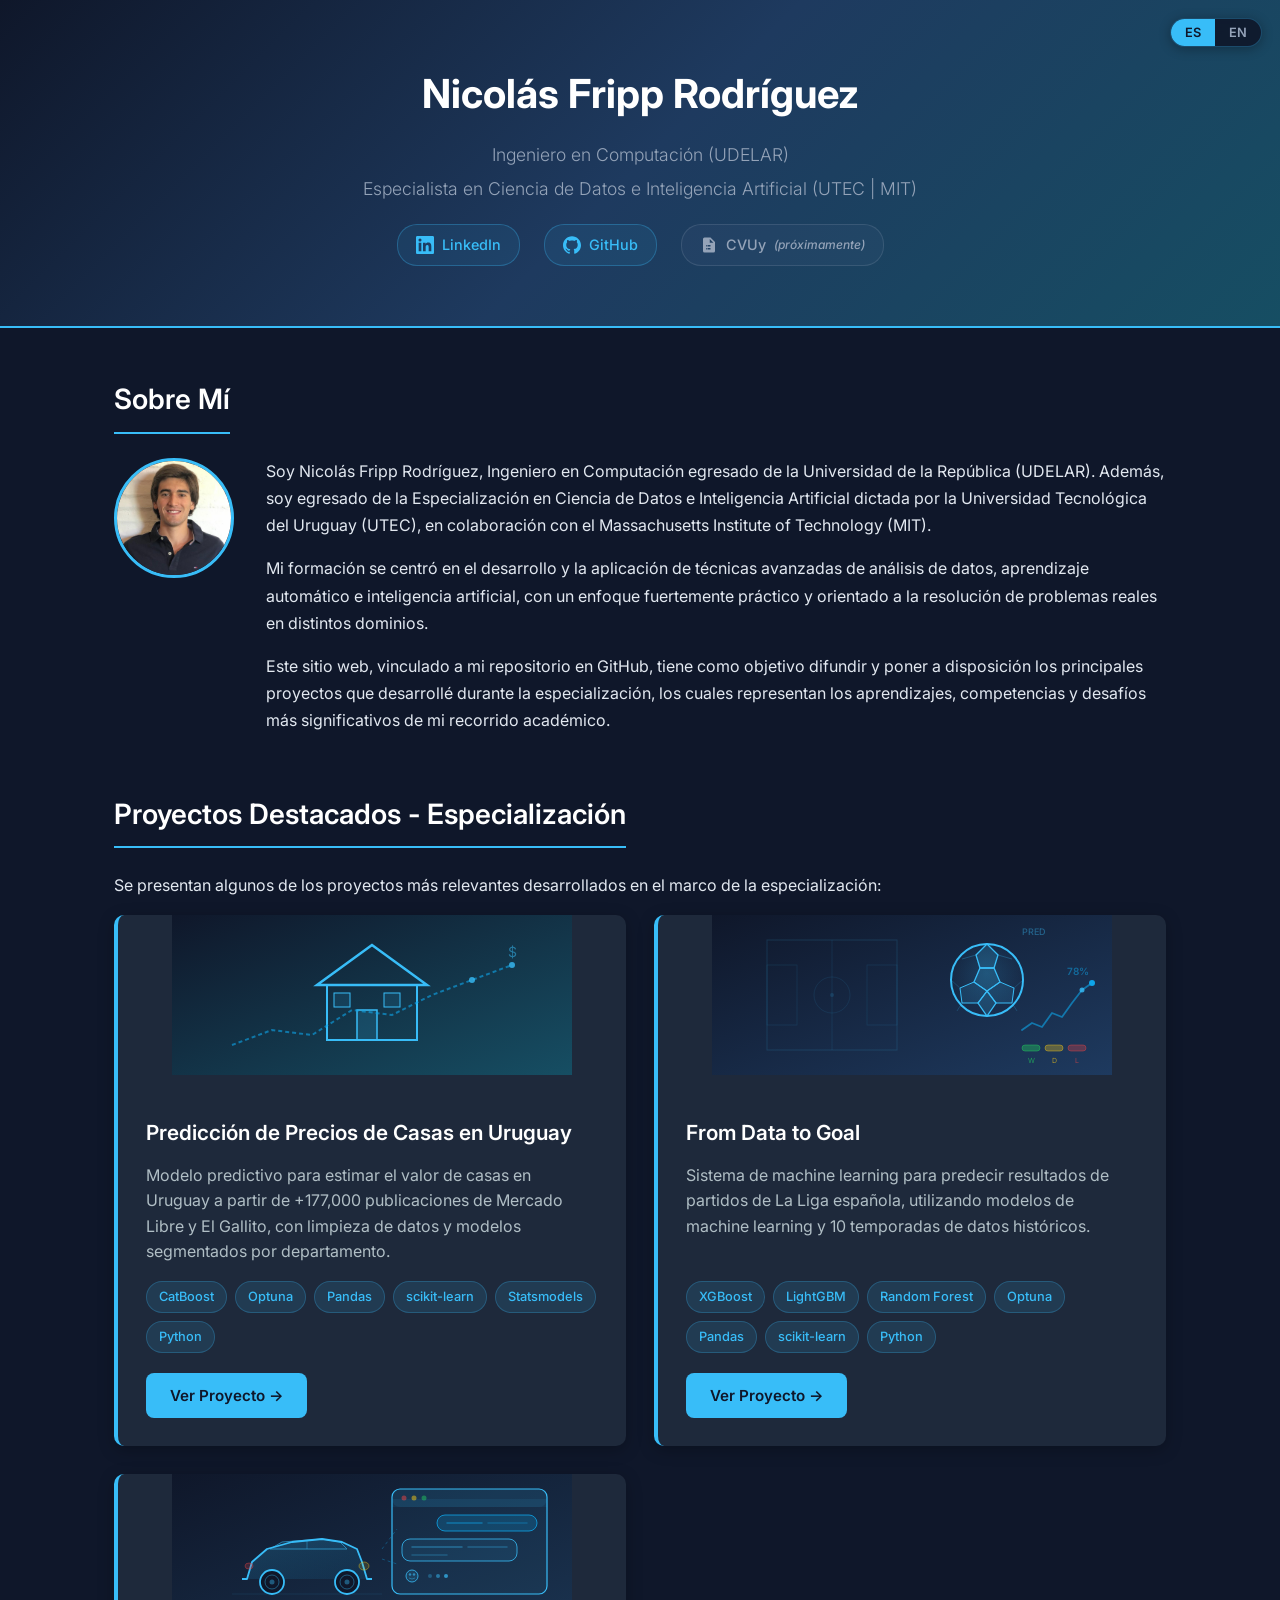
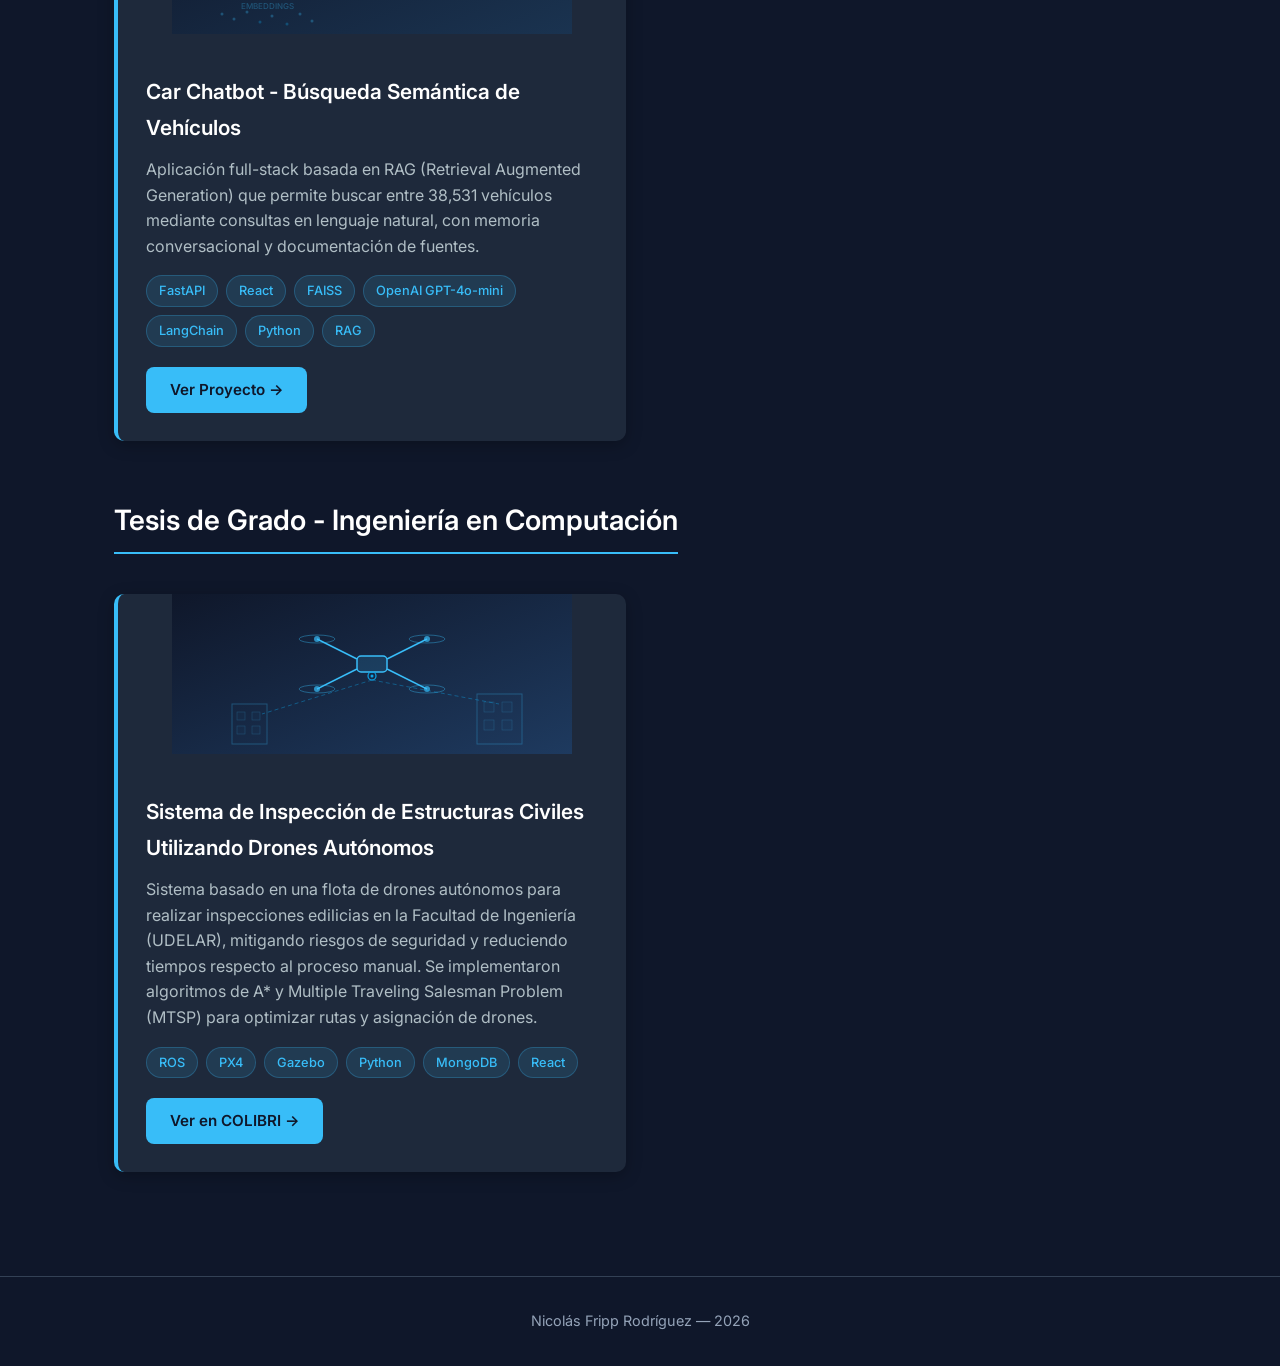
==== index.html @ 4c65bbc7 "remove unnecessary things" ====
<!DOCTYPE html>
<html lang="es">
<head>
  <meta charset="utf-8">
  <meta name="viewport" content="width=device-width, initial-scale=1">
  <title>Nicolás Fripp Rodríguez - Portfolio</title>
  <link href="https://fonts.googleapis.com/css2?family=Inter:wght@300;400;500;600;700&display=swap" rel="stylesheet">
  <link rel="stylesheet" href="estilo.css">
</head>
<body>

  <header>
    <h1>Nicolás Fripp Rodríguez</h1>
    <p data-i18n="header.degree1">Ingeniero en Computaci&oacute;n (UDELAR)</p>
    <p data-i18n="header.degree2">Especialista en Ciencia de Datos e Inteligencia Artificial (UTEC | MIT)</p>
    <div class="header-links">
      <a href="https://uy.linkedin.com/in/nicol%C3%A1s-fripp-rodr%C3%ADguez-82526420a" target="_blank" rel="noopener noreferrer"><svg width="18" height="18" viewBox="0 0 24 24" fill="currentColor"><path d="M20.447 20.452h-3.554v-5.569c0-1.328-.027-3.037-1.852-3.037-1.853 0-2.136 1.445-2.136 2.939v5.667H9.351V9h3.414v1.561h.046c.477-.9 1.637-1.85 3.37-1.85 3.601 0 4.267 2.37 4.267 5.455v6.286zM5.337 7.433a2.062 2.062 0 01-2.063-2.065 2.064 2.064 0 112.063 2.065zm1.782 13.019H3.555V9h3.564v11.452zM22.225 0H1.771C.792 0 0 .774 0 1.729v20.542C0 23.227.792 24 1.771 24h20.451C23.2 24 24 23.227 24 22.271V1.729C24 .774 23.2 0 22.222 0h.003z"/></svg> LinkedIn</a>
      <a href="https://github.com/nicolasfripp" target="_blank" rel="noopener noreferrer"><svg width="18" height="18" viewBox="0 0 24 24" fill="currentColor"><path d="M12 .297c-6.63 0-12 5.373-12 12 0 5.303 3.438 9.8 8.205 11.385.6.113.82-.258.82-.577 0-.285-.01-1.04-.015-2.04-3.338.724-4.042-1.61-4.042-1.61C4.422 18.07 3.633 17.7 3.633 17.7c-1.087-.744.084-.729.084-.729 1.205.084 1.838 1.236 1.838 1.236 1.07 1.835 2.809 1.305 3.495.998.108-.776.417-1.305.76-1.605-2.665-.3-5.466-1.332-5.466-5.93 0-1.31.465-2.38 1.235-3.22-.135-.303-.54-1.523.105-3.176 0 0 1.005-.322 3.3 1.23.96-.267 1.98-.399 3-.405 1.02.006 2.04.138 3 .405 2.28-1.552 3.285-1.23 3.285-1.23.645 1.653.24 2.873.12 3.176.765.84 1.23 1.91 1.23 3.22 0 4.61-2.805 5.625-5.475 5.92.42.36.81 1.096.81 2.22 0 1.606-.015 2.896-.015 3.286 0 .315.21.69.825.57C20.565 22.092 24 17.592 24 12.297c0-6.627-5.373-12-12-12"/></svg> GitHub</a>
      <span class="header-link-disabled"><svg width="18" height="18" viewBox="0 0 24 24" fill="currentColor"><path d="M14 2H6a2 2 0 00-2 2v16a2 2 0 002 2h12a2 2 0 002-2V8l-6-6zm-1 2l5 5h-5V4zm-3 8h4v2h-4v-2zm0 4h4v2h-4v-2zm-2-4h1v2H8v-2zm0 4h1v2H8v-2z"/></svg> CVUy <span class="link-note" data-i18n="header.cvuy-note">(próximamente)</span></span>
    </div>
  </header>

  <main>

    <section id="about" class="reveal">
      <h2 data-i18n="about.title">Sobre Mí</h2>
      <div class="profile-container">
        <img class="profile-photo" src="fotoperfil.jpeg" alt="Nicolás Fripp Rodríguez">
        <div class="bio">
          <p data-i18n="about.bio1">Soy Nicolás Fripp Rodríguez, Ingeniero en Computación egresado de la Universidad de la República (UDELAR). Además, soy egresado de la Especialización en Ciencia de Datos e Inteligencia Artificial dictada por la Universidad Tecnológica del Uruguay (UTEC), en colaboración con el Massachusetts Institute of Technology (MIT).</p>
          <p data-i18n="about.bio2">Mi formación se centró en el desarrollo y la aplicación de técnicas avanzadas de análisis de datos, aprendizaje automático e inteligencia artificial, con un enfoque fuertemente práctico y orientado a la resolución de problemas reales en distintos dominios.</p>
          <p data-i18n="about.bio3">Este sitio web, vinculado a mi repositorio en GitHub, tiene como objetivo difundir y poner a disposición los principales proyectos que desarrollé durante la especialización, los cuales representan los aprendizajes, competencias y desafíos más significativos de mi recorrido académico.</p>
        </div>
      </div>
    </section>

    <section id="projects" class="reveal">
      <h2 data-i18n="projects.title">Proyectos Destacados - Especialización</h2>
      <p data-i18n="projects.intro">Se presentan algunos de los proyectos más relevantes desarrollados en el marco de la especialización:</p>
      <div class="projects-grid">

        <div class="project-card reveal" style="--card-index:0" onclick="location.href='casas-predictor.html'" role="link" tabindex="0">
          <div class="project-card-image">
            <svg viewBox="0 0 400 160" xmlns="http://www.w3.org/2000/svg">
              <defs>
                <linearGradient id="grad-casas" x1="0%" y1="0%" x2="100%" y2="100%">
                  <stop offset="0%" style="stop-color:#0f172a"/>
                  <stop offset="100%" style="stop-color:#164e63"/>
                </linearGradient>
              </defs>
              <rect width="400" height="160" fill="url(#grad-casas)"/>
              <!-- House -->
              <polygon points="200,30 145,70 255,70" fill="none" stroke="#38bdf8" stroke-width="2.5"/>
              <rect x="155" y="70" width="90" height="55" fill="none" stroke="#38bdf8" stroke-width="2"/>
              <rect x="185" y="95" width="20" height="30" fill="rgba(56,189,248,0.15)" stroke="#38bdf8" stroke-width="1.5"/>
              <rect x="162" y="78" width="16" height="14" fill="rgba(56,189,248,0.1)" stroke="#38bdf8" stroke-width="1"/>
              <rect x="212" y="78" width="16" height="14" fill="rgba(56,189,248,0.1)" stroke="#38bdf8" stroke-width="1"/>
              <!-- Chart line -->
              <polyline points="60,130 100,115 140,120 180,95 220,100 260,80 300,65 340,50" fill="none" stroke="#0ea5e9" stroke-width="2" stroke-dasharray="4,3" opacity="0.6"/>
              <circle cx="300" cy="65" r="3" fill="#38bdf8" opacity="0.8"/>
              <circle cx="340" cy="50" r="3" fill="#38bdf8" opacity="0.8"/>
              <!-- Dollar sign -->
              <text x="340" y="42" font-family="Inter,sans-serif" font-size="14" fill="#38bdf8" opacity="0.5" text-anchor="middle">$</text>
            </svg>
          </div>
          <div class="project-card-content">
            <h3 data-i18n="project.casas.title">Predicción de Precios de Casas en Uruguay</h3>
            <p data-i18n="project.casas.desc">Modelo predictivo para estimar el valor de casas en Uruguay a partir de +177,000 publicaciones de Mercado Libre y El Gallito, con limpieza de datos y modelos segmentados por departamento.</p>
            <div class="tags">
              <span class="tag">CatBoost</span>
              <span class="tag">Optuna</span>
              <span class="tag">Pandas</span>
              <span class="tag">scikit-learn</span>
              <span class="tag">Statsmodels</span>
              <span class="tag">Python</span>
            </div>
            <a class="btn" href="casas-predictor.html" data-i18n="btn.ver">Ver Proyecto &rarr;</a>
          </div>
        </div>

        <div class="project-card reveal" style="--card-index:1" onclick="location.href='futbol-predictor.html'" role="link" tabindex="0">
          <div class="project-card-image">
            <svg viewBox="0 0 400 160" xmlns="http://www.w3.org/2000/svg">
              <defs>
                <linearGradient id="grad-futbol" x1="0%" y1="0%" x2="100%" y2="100%">
                  <stop offset="0%" style="stop-color:#0f172a"/>
                  <stop offset="100%" style="stop-color:#1e3a5f"/>
                </linearGradient>
                <radialGradient id="ball-glow" cx="50%" cy="40%" r="50%">
                  <stop offset="0%" style="stop-color:rgba(56,189,248,0.15)"/>
                  <stop offset="100%" style="stop-color:rgba(56,189,248,0)"/>
                </radialGradient>
              </defs>
              <rect width="400" height="160" fill="url(#grad-futbol)"/>
              <!-- Football pitch lines -->
              <rect x="55" y="25" width="130" height="110" fill="none" stroke="#38bdf8" stroke-width="1" opacity="0.15"/>
              <line x1="120" y1="25" x2="120" y2="135" stroke="#38bdf8" stroke-width="0.8" opacity="0.12"/>
              <circle cx="120" cy="80" r="18" fill="none" stroke="#38bdf8" stroke-width="0.8" opacity="0.12"/>
              <circle cx="120" cy="80" r="2" fill="#38bdf8" opacity="0.15"/>
              <!-- Penalty area -->
              <rect x="55" y="50" width="30" height="60" fill="none" stroke="#38bdf8" stroke-width="0.8" opacity="0.12"/>
              <rect x="155" y="50" width="30" height="60" fill="none" stroke="#38bdf8" stroke-width="0.8" opacity="0.12"/>
              <!-- Soccer ball - detailed -->
              <circle cx="275" cy="65" r="36" fill="url(#ball-glow)" stroke="#38bdf8" stroke-width="2"/>
              <!-- Pentagon panels (black patches of a soccer ball) -->
              <polygon points="275,29 286,40 282,53 268,53 264,40" fill="rgba(56,189,248,0.18)" stroke="#38bdf8" stroke-width="1.3"/>
              <polygon points="268,53 282,53 288,67 275,76 262,67" fill="rgba(56,189,248,0.18)" stroke="#38bdf8" stroke-width="1.3"/>
              <polygon points="275,76 288,67 302,73 300,88 284,88" fill="rgba(56,189,248,0.12)" stroke="#38bdf8" stroke-width="1"/>
              <polygon points="275,76 262,67 248,73 250,88 266,88" fill="rgba(56,189,248,0.12)" stroke="#38bdf8" stroke-width="1"/>
              <polygon points="275,76 284,88 275,101 266,88" fill="rgba(56,189,248,0.18)" stroke="#38bdf8" stroke-width="1.3"/>
              <!-- Hex connecting lines -->
              <line x1="286" y1="40" x2="300" y2="44" stroke="#38bdf8" stroke-width="0.8" opacity="0.35"/>
              <line x1="264" y1="40" x2="250" y2="44" stroke="#38bdf8" stroke-width="0.8" opacity="0.35"/>
              <line x1="302" y1="73" x2="311" y2="65" stroke="#38bdf8" stroke-width="0.8" opacity="0.25"/>
              <line x1="248" y1="73" x2="239" y2="65" stroke="#38bdf8" stroke-width="0.8" opacity="0.25"/>
              <line x1="300" y1="88" x2="305" y2="96" stroke="#38bdf8" stroke-width="0.8" opacity="0.25"/>
              <line x1="250" y1="88" x2="245" y2="96" stroke="#38bdf8" stroke-width="0.8" opacity="0.25"/>
              <!-- Prediction chart -->
              <text x="310" y="20" font-family="Inter,sans-serif" font-size="9" fill="#38bdf8" opacity="0.4" font-weight="500">PRED</text>
              <polyline points="310,115 320,108 330,112 340,98 350,102 360,88 370,75 380,68" fill="none" stroke="#0ea5e9" stroke-width="1.8" stroke-linecap="round" stroke-linejoin="round" opacity="0.6"/>
              <circle cx="370" cy="75" r="2.5" fill="#38bdf8" opacity="0.8"/>
              <circle cx="380" cy="68" r="3" fill="#0ea5e9"/>
              <!-- Percentage labels -->
              <text x="355" y="60" font-family="Inter,sans-serif" font-size="10" fill="#0ea5e9" opacity="0.5" font-weight="600">78%</text>
              <!-- Win/Draw/Loss indicators -->
              <rect x="310" y="130" width="18" height="6" rx="3" fill="rgba(34,197,94,0.4)" stroke="rgba(34,197,94,0.6)" stroke-width="0.8"/>
              <rect x="333" y="130" width="18" height="6" rx="3" fill="rgba(250,204,21,0.3)" stroke="rgba(250,204,21,0.5)" stroke-width="0.8"/>
              <rect x="356" y="130" width="18" height="6" rx="3" fill="rgba(239,68,68,0.3)" stroke="rgba(239,68,68,0.5)" stroke-width="0.8"/>
              <text x="319" y="148" font-family="Inter,sans-serif" font-size="7" fill="rgba(34,197,94,0.7)" text-anchor="middle">W</text>
              <text x="342" y="148" font-family="Inter,sans-serif" font-size="7" fill="rgba(250,204,21,0.6)" text-anchor="middle">D</text>
              <text x="365" y="148" font-family="Inter,sans-serif" font-size="7" fill="rgba(239,68,68,0.6)" text-anchor="middle">L</text>
            </svg>
          </div>
          <div class="project-card-content">
            <h3 data-i18n="project.futbol.title">From Data to Goal</h3>
            <p data-i18n="project.futbol.desc">Sistema de machine learning para predecir resultados de partidos de La Liga española, utilizando modelos de machine learning y 10 temporadas de datos históricos.</p>
            <div class="tags">
              <span class="tag">XGBoost</span>
              <span class="tag">LightGBM</span>
              <span class="tag">Random Forest</span>
              <span class="tag">Optuna</span>
              <span class="tag">Pandas</span>
              <span class="tag">scikit-learn</span>
              <span class="tag">Python</span>
            </div>
            <a class="btn" href="futbol-predictor.html" data-i18n="btn.ver">Ver Proyecto &rarr;</a>
          </div>
        </div>

        <div class="project-card reveal" style="--card-index:2" onclick="location.href='car-chatbot.html'" role="link" tabindex="0">
          <div class="project-card-image">
            <svg viewBox="0 0 400 160" xmlns="http://www.w3.org/2000/svg">
              <defs>
                <linearGradient id="grad-chatbot" x1="0%" y1="0%" x2="100%" y2="100%">
                  <stop offset="0%" style="stop-color:#0f172a"/>
                  <stop offset="100%" style="stop-color:#1a3350"/>
                </linearGradient>
                <linearGradient id="car-body" x1="0%" y1="0%" x2="100%" y2="100%">
                  <stop offset="0%" style="stop-color:rgba(56,189,248,0.2)"/>
                  <stop offset="100%" style="stop-color:rgba(14,165,233,0.08)"/>
                </linearGradient>
              </defs>
              <rect width="400" height="160" fill="url(#grad-chatbot)"/>
              <!-- Car - detailed side view -->
              <g transform="translate(40, 10)">
                <!-- Car body -->
                <path d="M30,95 L35,95 L40,78 L55,65 L80,58 L110,55 L130,58 L145,65 L150,78 L155,95 L160,95" fill="url(#car-body)" stroke="#38bdf8" stroke-width="1.8" stroke-linejoin="round"/>
                <!-- Windows -->
                <path d="M58,65 L70,58 L110,55 L128,58 L135,65 Z" fill="rgba(56,189,248,0.08)" stroke="#38bdf8" stroke-width="1" opacity="0.6"/>
                <line x1="95" y1="56" x2="95" y2="65" stroke="#38bdf8" stroke-width="0.8" opacity="0.5"/>
                <!-- Headlight -->
                <ellipse cx="152" cy="82" rx="5" ry="4" fill="rgba(250,204,21,0.15)" stroke="rgba(250,204,21,0.5)" stroke-width="0.8"/>
                <!-- Taillight -->
                <ellipse cx="37" cy="82" rx="4" ry="3" fill="rgba(239,68,68,0.2)" stroke="rgba(239,68,68,0.5)" stroke-width="0.8"/>
                <!-- Wheels -->
                <circle cx="60" cy="98" r="12" fill="#0f172a" stroke="#38bdf8" stroke-width="1.8"/>
                <circle cx="60" cy="98" r="7" fill="none" stroke="#38bdf8" stroke-width="0.8" opacity="0.5"/>
                <circle cx="60" cy="98" r="2.5" fill="#38bdf8" opacity="0.4"/>
                <circle cx="135" cy="98" r="12" fill="#0f172a" stroke="#38bdf8" stroke-width="1.8"/>
                <circle cx="135" cy="98" r="7" fill="none" stroke="#38bdf8" stroke-width="0.8" opacity="0.5"/>
                <circle cx="135" cy="98" r="2.5" fill="#38bdf8" opacity="0.4"/>
                <!-- Ground line -->
                <line x1="20" y1="110" x2="170" y2="110" stroke="#38bdf8" stroke-width="0.5" opacity="0.2"/>
              </g>
              <!-- Chat interface -->
              <g transform="translate(220, 15)">
                <!-- Chat window frame -->
                <rect x="0" y="0" width="155" height="105" rx="8" fill="rgba(56,189,248,0.05)" stroke="#38bdf8" stroke-width="1.2"/>
                <!-- Title bar -->
                <rect x="0" y="0" width="155" height="18" rx="8" fill="rgba(56,189,248,0.08)"/>
                <rect x="0" y="10" width="155" height="8" fill="rgba(56,189,248,0.08)"/>
                <circle cx="12" cy="9" r="2.5" fill="rgba(239,68,68,0.5)"/>
                <circle cx="22" cy="9" r="2.5" fill="rgba(250,204,21,0.5)"/>
                <circle cx="32" cy="9" r="2.5" fill="rgba(34,197,94,0.5)"/>
                <!-- User message -->
                <rect x="45" y="26" width="100" height="16" rx="8" fill="rgba(14,165,233,0.2)" stroke="#0ea5e9" stroke-width="0.8"/>
                <line x1="55" y1="34" x2="90" y2="34" stroke="#0ea5e9" stroke-width="1.5" stroke-linecap="round" opacity="0.5"/>
                <line x1="96" y1="34" x2="135" y2="34" stroke="#0ea5e9" stroke-width="1.5" stroke-linecap="round" opacity="0.3"/>
                <!-- Bot message -->
                <rect x="10" y="50" width="115" height="22" rx="8" fill="rgba(56,189,248,0.08)" stroke="#38bdf8" stroke-width="0.8"/>
                <line x1="20" y1="58" x2="70" y2="58" stroke="#38bdf8" stroke-width="1.5" stroke-linecap="round" opacity="0.4"/>
                <line x1="76" y1="58" x2="115" y2="58" stroke="#38bdf8" stroke-width="1.5" stroke-linecap="round" opacity="0.3"/>
                <line x1="20" y1="66" x2="55" y2="66" stroke="#38bdf8" stroke-width="1.5" stroke-linecap="round" opacity="0.25"/>
                <!-- Bot avatar -->
                <circle cx="20" cy="87" r="6" fill="rgba(56,189,248,0.12)" stroke="#38bdf8" stroke-width="0.8"/>
                <circle cx="18" cy="85.5" r="1.2" fill="#38bdf8" opacity="0.6"/>
                <circle cx="22" cy="85.5" r="1.2" fill="#38bdf8" opacity="0.6"/>
                <path d="M17,89 Q20,91 23,89" fill="none" stroke="#38bdf8" stroke-width="0.8" opacity="0.5"/>
                <!-- Typing indicator -->
                <circle cx="38" cy="87" r="2" fill="#38bdf8" opacity="0.3"/>
                <circle cx="46" cy="87" r="2" fill="#38bdf8" opacity="0.5"/>
                <circle cx="54" cy="87" r="2" fill="#38bdf8" opacity="0.7"/>
              </g>
              <!-- RAG connection arrows -->
              <line x1="210" y1="75" x2="225" y2="55" stroke="#0ea5e9" stroke-width="1" stroke-dasharray="3,3" opacity="0.35"/>
              <line x1="210" y1="85" x2="225" y2="90" stroke="#0ea5e9" stroke-width="1" stroke-dasharray="3,3" opacity="0.35"/>
              <!-- Vector dots representing embeddings -->
              <g opacity="0.3">
                <circle cx="50" cy="140" r="1.5" fill="#38bdf8"/>
                <circle cx="62" cy="145" r="1.5" fill="#38bdf8"/>
                <circle cx="75" cy="138" r="1.5" fill="#38bdf8"/>
                <circle cx="88" cy="148" r="1.5" fill="#0ea5e9"/>
                <circle cx="100" cy="142" r="1.5" fill="#38bdf8"/>
                <circle cx="115" cy="150" r="1.5" fill="#0ea5e9"/>
                <circle cx="128" cy="140" r="1.5" fill="#38bdf8"/>
                <circle cx="140" cy="147" r="1.5" fill="#38bdf8"/>
              </g>
              <!-- Label -->
              <text x="95" y="135" font-family="Inter,sans-serif" font-size="8" fill="#38bdf8" opacity="0.3" text-anchor="middle" font-weight="500">EMBEDDINGS</text>
            </svg>
          </div>
          <div class="project-card-content">
            <h3 data-i18n="project.chatbot.title">Car Chatbot - Búsqueda Semántica de Vehículos</h3>
            <p data-i18n="project.chatbot.desc">Aplicación full-stack basada en RAG (Retrieval Augmented Generation) que permite buscar entre 38,531 vehículos mediante consultas en lenguaje natural, con memoria conversacional y documentación de fuentes.</p>
            <div class="tags">
              <span class="tag">FastAPI</span>
              <span class="tag">React</span>
              <span class="tag">FAISS</span>
              <span class="tag">OpenAI GPT-4o-mini</span>
              <span class="tag">LangChain</span>
              <span class="tag">Python</span>
              <span class="tag">RAG</span>
            </div>
            <a class="btn" href="car-chatbot.html" data-i18n="btn.ver">Ver Proyecto &rarr;</a>
          </div>
        </div>

      </div>
    </section>

    <section id="thesis" class="reveal">
      <h2 data-i18n="thesis.title">Tesis de Grado - Ingeniería en Computación</h2>
      <div class="projects-grid">

        <div class="project-card reveal" style="--card-index:0" onclick="window.open('https://hdl.handle.net/20.500.12008/42432','_blank')" role="link" tabindex="0">
          <div class="project-card-image">
            <svg viewBox="0 0 400 160" xmlns="http://www.w3.org/2000/svg">
              <defs>
                <linearGradient id="grad-drone" x1="0%" y1="0%" x2="100%" y2="100%">
                  <stop offset="0%" style="stop-color:#0f172a"/>
                  <stop offset="100%" style="stop-color:#1e3a5f"/>
                </linearGradient>
              </defs>
              <rect width="400" height="160" fill="url(#grad-drone)"/>
              <!-- Drone body -->
              <rect x="185" y="62" width="30" height="16" rx="4" fill="rgba(56,189,248,0.15)" stroke="#38bdf8" stroke-width="1.5"/>
              <!-- Arms -->
              <line x1="185" y1="65" x2="145" y2="45" stroke="#38bdf8" stroke-width="1.5"/>
              <line x1="215" y1="65" x2="255" y2="45" stroke="#38bdf8" stroke-width="1.5"/>
              <line x1="185" y1="75" x2="145" y2="95" stroke="#38bdf8" stroke-width="1.5"/>
              <line x1="215" y1="75" x2="255" y2="95" stroke="#38bdf8" stroke-width="1.5"/>
              <!-- Rotors -->
              <circle cx="145" cy="45" r="3" fill="#38bdf8" opacity="0.7"/>
              <ellipse cx="145" cy="45" rx="18" ry="4" fill="none" stroke="#38bdf8" stroke-width="1" opacity="0.4"/>
              <circle cx="255" cy="45" r="3" fill="#38bdf8" opacity="0.7"/>
              <ellipse cx="255" cy="45" rx="18" ry="4" fill="none" stroke="#38bdf8" stroke-width="1" opacity="0.4"/>
              <circle cx="145" cy="95" r="3" fill="#38bdf8" opacity="0.7"/>
              <ellipse cx="145" cy="95" rx="18" ry="4" fill="none" stroke="#38bdf8" stroke-width="1" opacity="0.4"/>
              <circle cx="255" cy="95" r="3" fill="#38bdf8" opacity="0.7"/>
              <ellipse cx="255" cy="95" rx="18" ry="4" fill="none" stroke="#38bdf8" stroke-width="1" opacity="0.4"/>
              <!-- Camera/sensor -->
              <circle cx="200" cy="82" r="4" fill="none" stroke="#0ea5e9" stroke-width="1.2"/>
              <circle cx="200" cy="82" r="1.5" fill="#0ea5e9"/>
              <!-- Building outline -->
              <rect x="60" y="110" width="35" height="40" fill="none" stroke="#38bdf8" stroke-width="1" opacity="0.3"/>
              <rect x="65" y="118" width="8" height="8" fill="rgba(56,189,248,0.08)" stroke="#38bdf8" stroke-width="0.5" opacity="0.3"/>
              <rect x="80" y="118" width="8" height="8" fill="rgba(56,189,248,0.08)" stroke="#38bdf8" stroke-width="0.5" opacity="0.3"/>
              <rect x="65" y="132" width="8" height="8" fill="rgba(56,189,248,0.08)" stroke="#38bdf8" stroke-width="0.5" opacity="0.3"/>
              <rect x="80" y="132" width="8" height="8" fill="rgba(56,189,248,0.08)" stroke="#38bdf8" stroke-width="0.5" opacity="0.3"/>
              <rect x="305" y="100" width="45" height="50" fill="none" stroke="#38bdf8" stroke-width="1" opacity="0.3"/>
              <rect x="312" y="108" width="10" height="10" fill="rgba(56,189,248,0.08)" stroke="#38bdf8" stroke-width="0.5" opacity="0.3"/>
              <rect x="330" y="108" width="10" height="10" fill="rgba(56,189,248,0.08)" stroke="#38bdf8" stroke-width="0.5" opacity="0.3"/>
              <rect x="312" y="126" width="10" height="10" fill="rgba(56,189,248,0.08)" stroke="#38bdf8" stroke-width="0.5" opacity="0.3"/>
              <rect x="330" y="126" width="10" height="10" fill="rgba(56,189,248,0.08)" stroke="#38bdf8" stroke-width="0.5" opacity="0.3"/>
              <!-- Route path dashed -->
              <path d="M200,86 L90,120" fill="none" stroke="#0ea5e9" stroke-width="1" stroke-dasharray="4,3" opacity="0.4"/>
              <path d="M200,86 L327,110" fill="none" stroke="#0ea5e9" stroke-width="1" stroke-dasharray="4,3" opacity="0.4"/>
            </svg>
          </div>
          <div class="project-card-content">
            <h3 data-i18n="project.thesis.title">Sistema de Inspección de Estructuras Civiles Utilizando Drones Autónomos</h3>
            <p data-i18n="project.thesis.desc">Sistema basado en una flota de drones autónomos para realizar inspecciones edilicias en la Facultad de Ingeniería (UDELAR), mitigando riesgos de seguridad y reduciendo tiempos respecto al proceso manual. Se implementaron algoritmos de A* y Multiple Traveling Salesman Problem (MTSP) para optimizar rutas y asignación de drones.</p>
            <div class="tags">
              <span class="tag">ROS</span>
              <span class="tag">PX4</span>
              <span class="tag">Gazebo</span>
              <span class="tag">Python</span>
              <span class="tag">MongoDB</span>
              <span class="tag">React</span>
            </div>
            <a class="btn" href="https://hdl.handle.net/20.500.12008/42432" target="_blank" rel="noopener noreferrer" data-i18n="btn.colibri">Ver en COLIBRI &rarr;</a>
          </div>
        </div>

      </div>
    </section>

  </main>

  <footer>
    <p>Nicolás Fripp Rodríguez &mdash; 2026</p>
  </footer>

  <script src="i18n.js"></script>
  <script>
    document.querySelectorAll('.project-card[role="link"]').forEach(function(card) {
      card.addEventListener('keydown', function(e) {
        if (e.key === 'Enter') card.click();
      });
    });

    var observer = new IntersectionObserver(function(entries) {
      entries.forEach(function(entry) {
        if (entry.isIntersecting) {
          entry.target.classList.add('visible');
          observer.unobserve(entry.target);
        }
      });
    }, { threshold: 0.1 });

    document.querySelectorAll('.reveal').forEach(function(el) {
      var rect = el.getBoundingClientRect();
      if (rect.top < window.innerHeight) {
        el.classList.add('visible');
      } else {
        observer.observe(el);
      }
    });
  </script>
</body>
</html>
---- estilo.css ----
/* ===========================================
   Nicolas Fripp Rodriguez - Portfolio Styles
   =========================================== */

/* Custom Properties */
:root {
  --color-bg: #0f172a;
  --color-card: #1e293b;
  --color-accent: #38bdf8;
  --color-accent-dark: #0ea5e9;
  --color-text: #e2e8f0;
  --color-text-muted: #94a3b8;
  --color-border: #334155;
  --font-family: 'Inter', sans-serif;
}

/* Base Styles */
*,
*::before,
*::after {
  box-sizing: border-box;
  margin: 0;
  padding: 0;
}

html {
  scroll-behavior: smooth;
}

body {
  font-family: var(--font-family);
  background-color: var(--color-bg);
  color: var(--color-text);
  line-height: 1.7;
  font-size: 16px;
}

a {
  color: var(--color-accent);
  text-decoration: none;
  transition: color 0.3s ease;
}

a:hover {
  color: var(--color-accent-dark);
}

.container {
  max-width: 1000px;
  margin: 0 auto;
  padding: 0 24px;
}

/* Header */
header {
  background: linear-gradient(135deg, #0f172a 0%, #1e3a5f 50%, #164e63 100%);
  text-align: center;
  padding: 60px 24px;
  border-bottom: 2px solid var(--color-accent);
}

header h1 {
  font-size: 2.5rem;
  font-weight: 700;
  margin-bottom: 12px;
  color: #ffffff;
}

header p {
  font-size: 1.1rem;
  color: var(--color-text-muted);
  font-weight: 300;
}

header p + p {
  margin-top: 4px;
}

/* Header Links */
.header-links {
  display: flex;
  justify-content: center;
  gap: 24px;
  margin-top: 20px;
  flex-wrap: wrap;
}

.header-links a,
.header-links .header-link-disabled {
  display: inline-flex;
  align-items: center;
  gap: 8px;
  padding: 8px 18px;
  border-radius: 20px;
  font-size: 0.9rem;
  font-weight: 500;
  border: 1px solid rgba(56, 189, 248, 0.3);
  background-color: rgba(56, 189, 248, 0.08);
  transition: background-color 0.3s ease, border-color 0.3s ease;
}

.header-links a:hover {
  background-color: rgba(56, 189, 248, 0.18);
  border-color: var(--color-accent);
}

.header-links .header-link-disabled {
  color: var(--color-text-muted);
  border-color: rgba(148, 163, 184, 0.2);
  background-color: rgba(148, 163, 184, 0.05);
  cursor: default;
}

.header-links svg {
  flex-shrink: 0;
  vertical-align: middle;
}

.header-links .link-note {
  font-size: 0.75rem;
  font-style: italic;
  color: var(--color-text-muted);
}

/* Main Content */
main {
  max-width: 1100px;
  margin: 0 auto;
  padding: 48px 24px;
}

section {
  margin-bottom: 56px;
}

section h2 {
  font-size: 1.75rem;
  font-weight: 600;
  margin-bottom: 24px;
  color: #ffffff;
  border-bottom: 2px solid var(--color-accent);
  padding-bottom: 8px;
  display: inline-block;
}

/* Profile / About Section */
.profile-container {
  display: flex;
  gap: 32px;
  align-items: flex-start;
}

.profile-photo {
  width: 120px;
  height: 120px;
  min-width: 120px;
  border-radius: 50%;
  object-fit: cover;
  border: 3px solid var(--color-accent);
}

.bio p {
  margin-bottom: 16px;
  color: var(--color-text);
}

.bio p:last-child {
  margin-bottom: 0;
}

/* Projects Grid */
.projects-grid {
  display: grid;
  grid-template-columns: repeat(2, 1fr);
  gap: 28px;
  margin-top: 16px;
}

.project-card {
  background-color: var(--color-card);
  border-radius: 10px;
  padding: 0;
  border-left: 4px solid var(--color-accent);
  box-shadow: 0 4px 16px rgba(0, 0, 0, 0.25);
  transition: transform 0.3s ease, box-shadow 0.3s ease, border-color 0.3s ease, opacity 0.3s ease;
  cursor: pointer;
  display: flex;
  flex-direction: column;
  overflow: hidden;
}

.project-card-content {
  padding: 24px 28px 28px;
  display: flex;
  flex-direction: column;
  flex: 1;
}

.projects-grid:has(.project-card:hover) .project-card:not(:hover) {
  opacity: 0.4;
}

.project-card:hover {
  transform: translateY(-4px);
  box-shadow: 0 8px 32px rgba(56, 189, 248, 0.15), 0 6px 24px rgba(0, 0, 0, 0.35);
  border-left-color: var(--color-accent-dark);
}

.project-card-image {
  width: 100%;
  height: 160px;
  border-radius: 8px;
  margin-bottom: 16px;
  display: flex;
  align-items: center;
  justify-content: center;
  overflow: hidden;
}

.project-card-image svg {
  width: 100%;
  height: 100%;
}

.project-card h3 {
  font-size: 1.3rem;
  font-weight: 600;
  color: #ffffff;
  margin-bottom: 12px;
}

.project-card p {
  color: #b0bec5;
  margin-bottom: 16px;
  line-height: 1.6;
}

.project-card-content .tags {
  margin-top: auto;
}

/* Technology Tags */
.tags {
  display: flex;
  flex-wrap: wrap;
  gap: 8px;
  margin-bottom: 20px;
}

.tag {
  display: inline-block;
  background-color: rgba(56, 189, 248, 0.12);
  color: var(--color-accent);
  padding: 4px 12px;
  border-radius: 20px;
  font-size: 0.8rem;
  font-weight: 500;
  border: 1px solid rgba(56, 189, 248, 0.25);
}

/* Button */
.btn {
  display: inline-block;
  align-self: flex-start;
  background-color: var(--color-accent);
  color: var(--color-bg);
  padding: 10px 24px;
  border-radius: 8px;
  font-weight: 600;
  font-size: 0.95rem;
  transition: background-color 0.3s ease, transform 0.2s ease;
}

.btn:hover {
  background-color: var(--color-accent-dark);
  color: var(--color-bg);
  transform: translateY(-1px);
}

.repo-btn {
  margin-top: 20px;
}

/* Links Section */
.links-list {
  list-style: none;
  display: flex;
  flex-direction: column;
  gap: 16px;
}

.link-item {
  display: flex;
  align-items: center;
  gap: 16px;
  background-color: var(--color-card);
  padding: 18px 24px;
  border-radius: 10px;
  transition: transform 0.3s ease, box-shadow 0.3s ease;
}

.link-item:hover {
  transform: translateY(-2px);
  box-shadow: 0 4px 16px rgba(0, 0, 0, 0.3);
}

.link-icon {
  font-size: 1.5rem;
  min-width: 32px;
  text-align: center;
}

.link-item a {
  font-weight: 500;
  font-size: 1.05rem;
}

.link-item span.link-note {
  color: var(--color-text-muted);
  font-size: 0.9rem;
  font-style: italic;
}

/* Project Hero Image */
.detail-with-image {
  display: flex;
  gap: 24px;
  align-items: center;
}

.detail-with-image p {
  flex: 1;
}

.project-hero {
  width: 45%;
  border-radius: 10px;
  box-shadow: 0 4px 16px rgba(0, 0, 0, 0.25);
  border: 1px solid var(--color-border);
}

/* Project Detail Page Styles */
.back-link {
  display: inline-block;
  margin-bottom: 24px;
  font-weight: 500;
  font-size: 1rem;
}

.detail-section {
  background-color: var(--color-card);
  border-radius: 10px;
  padding: 28px;
  margin-bottom: 28px;
  box-shadow: 0 4px 16px rgba(0, 0, 0, 0.25);
}

.detail-section h2 {
  display: block;
  margin-bottom: 16px;
}

.detail-section p {
  color: var(--color-text);
  margin-bottom: 12px;
}

.detail-section ul {
  list-style: none;
  padding-left: 0;
}

.detail-section ul li {
  padding: 6px 0;
  padding-left: 20px;
  position: relative;
  color: var(--color-text);
}

.detail-section ul li::before {
  content: "\25B8";
  color: var(--color-accent);
  position: absolute;
  left: 0;
}

.detail-section ol {
  padding-left: 20px;
  color: var(--color-text);
}

.detail-section ol li {
  padding: 6px 0;
}

.detail-section ol li::marker {
  color: var(--color-accent);
}

/* Results Table */
.results-table {
  width: 100%;
  border-collapse: collapse;
  margin-top: 16px;
}

.results-table th,
.results-table td {
  padding: 12px 16px;
  text-align: left;
  border-bottom: 1px solid var(--color-border);
}

.results-table th {
  color: var(--color-accent);
  font-weight: 600;
  font-size: 0.9rem;
  text-transform: uppercase;
  letter-spacing: 0.5px;
}

.results-table td {
  color: var(--color-text);
}

.results-table tbody tr:hover {
  background-color: rgba(56, 189, 248, 0.05);
}

.results-table .best-row {
  background-color: rgba(56, 189, 248, 0.08);
  font-weight: 600;
}

.results-table .best-row td {
  color: #ffffff;
}

/* Demo Video */
.demo-video {
  width: 100%;
  border-radius: 10px;
  margin-top: 12px;
  border: 1px solid var(--color-border);
  box-shadow: 0 4px 16px rgba(0, 0, 0, 0.25);
}

/* Footer */
footer {
  text-align: center;
  padding: 32px 24px;
  border-top: 1px solid var(--color-border);
  color: var(--color-text-muted);
  font-size: 0.9rem;
}

footer a {
  color: var(--color-text-muted);
}

footer a:hover {
  color: var(--color-accent);
}

/* Page Entry Animation */
@keyframes fadeSlideDown {
  from {
    opacity: 0;
    transform: translateY(-20px);
  }
  to {
    opacity: 1;
    transform: translateY(0);
  }
}

.header-animate .back-link,
.header-animate h1,
.header-animate p,
.header-animate .btn {
  opacity: 0;
  animation: fadeSlideDown 0.6s ease forwards;
}

.header-animate .back-link { animation-delay: 0.1s; }
.header-animate h1 { animation-delay: 0.25s; }
.header-animate p { animation-delay: 0.4s; }
.header-animate .btn { animation-delay: 0.55s; }

/* Scroll Reveal Animations */
.reveal {
  opacity: 0;
  transform: translateY(30px);
  transition: opacity 0.6s ease, transform 0.6s ease;
}

.reveal.visible {
  opacity: 1;
  transform: translateY(0);
}

.project-card.reveal {
  transition-delay: calc(var(--card-index, 0) * 0.1s);
}

.detail-section.reveal {
  transition-delay: calc(var(--section-index, 0) * 0.08s);
}

/* Focus States (Accessibility) */
a:focus-visible,
.btn:focus-visible,
.project-card:focus-visible {
  outline: 2px solid var(--color-accent);
  outline-offset: 3px;
}

/* Reduced Motion */
@media (prefers-reduced-motion: reduce) {
  *,
  *::before,
  *::after {
    animation-duration: 0.01ms !important;
    transition-duration: 0.01ms !important;
  }

  html {
    scroll-behavior: auto;
  }
}

/* Language Toggle */
.lang-toggle {
  position: fixed;
  top: 18px;
  right: 18px;
  z-index: 1000;
  display: flex;
  border-radius: 20px;
  overflow: hidden;
  border: 1px solid rgba(56, 189, 248, 0.3);
  background-color: rgba(15, 23, 42, 0.9);
  backdrop-filter: blur(8px);
  box-shadow: 0 2px 12px rgba(0, 0, 0, 0.3);
}

.lang-btn {
  padding: 6px 14px;
  font-family: var(--font-family);
  font-size: 0.8rem;
  font-weight: 600;
  border: none;
  cursor: pointer;
  background: transparent;
  color: var(--color-text-muted);
  transition: background-color 0.3s ease, color 0.3s ease;
}

.lang-btn.active {
  background-color: var(--color-accent);
  color: var(--color-bg);
}

.lang-btn:hover:not(.active) {
  background-color: rgba(56, 189, 248, 0.15);
  color: var(--color-text);
}

/* Responsive: Mobile < 768px */
@media (max-width: 768px) {
  header {
    padding: 40px 16px;
  }

  header h1 {
    font-size: 1.75rem;
  }

  header p {
    font-size: 0.95rem;
  }

  main {
    padding: 32px 16px;
  }

  section h2 {
    font-size: 1.4rem;
  }

  .profile-container {
    flex-direction: column;
    align-items: center;
    text-align: center;
  }

  .profile-photo {
    width: 100px;
    height: 100px;
    min-width: 100px;
    font-size: 2rem;
  }

  .projects-grid {
    grid-template-columns: 1fr;
  }

  .project-card-content {
    padding: 20px;
  }

  .project-card-image {
    height: 130px;
  }

  .project-card h3 {
    font-size: 1.15rem;
  }

  .link-item {
    padding: 14px 18px;
  }

  .detail-with-image {
    flex-direction: column;
  }

  .project-hero {
    width: 100%;
  }
}
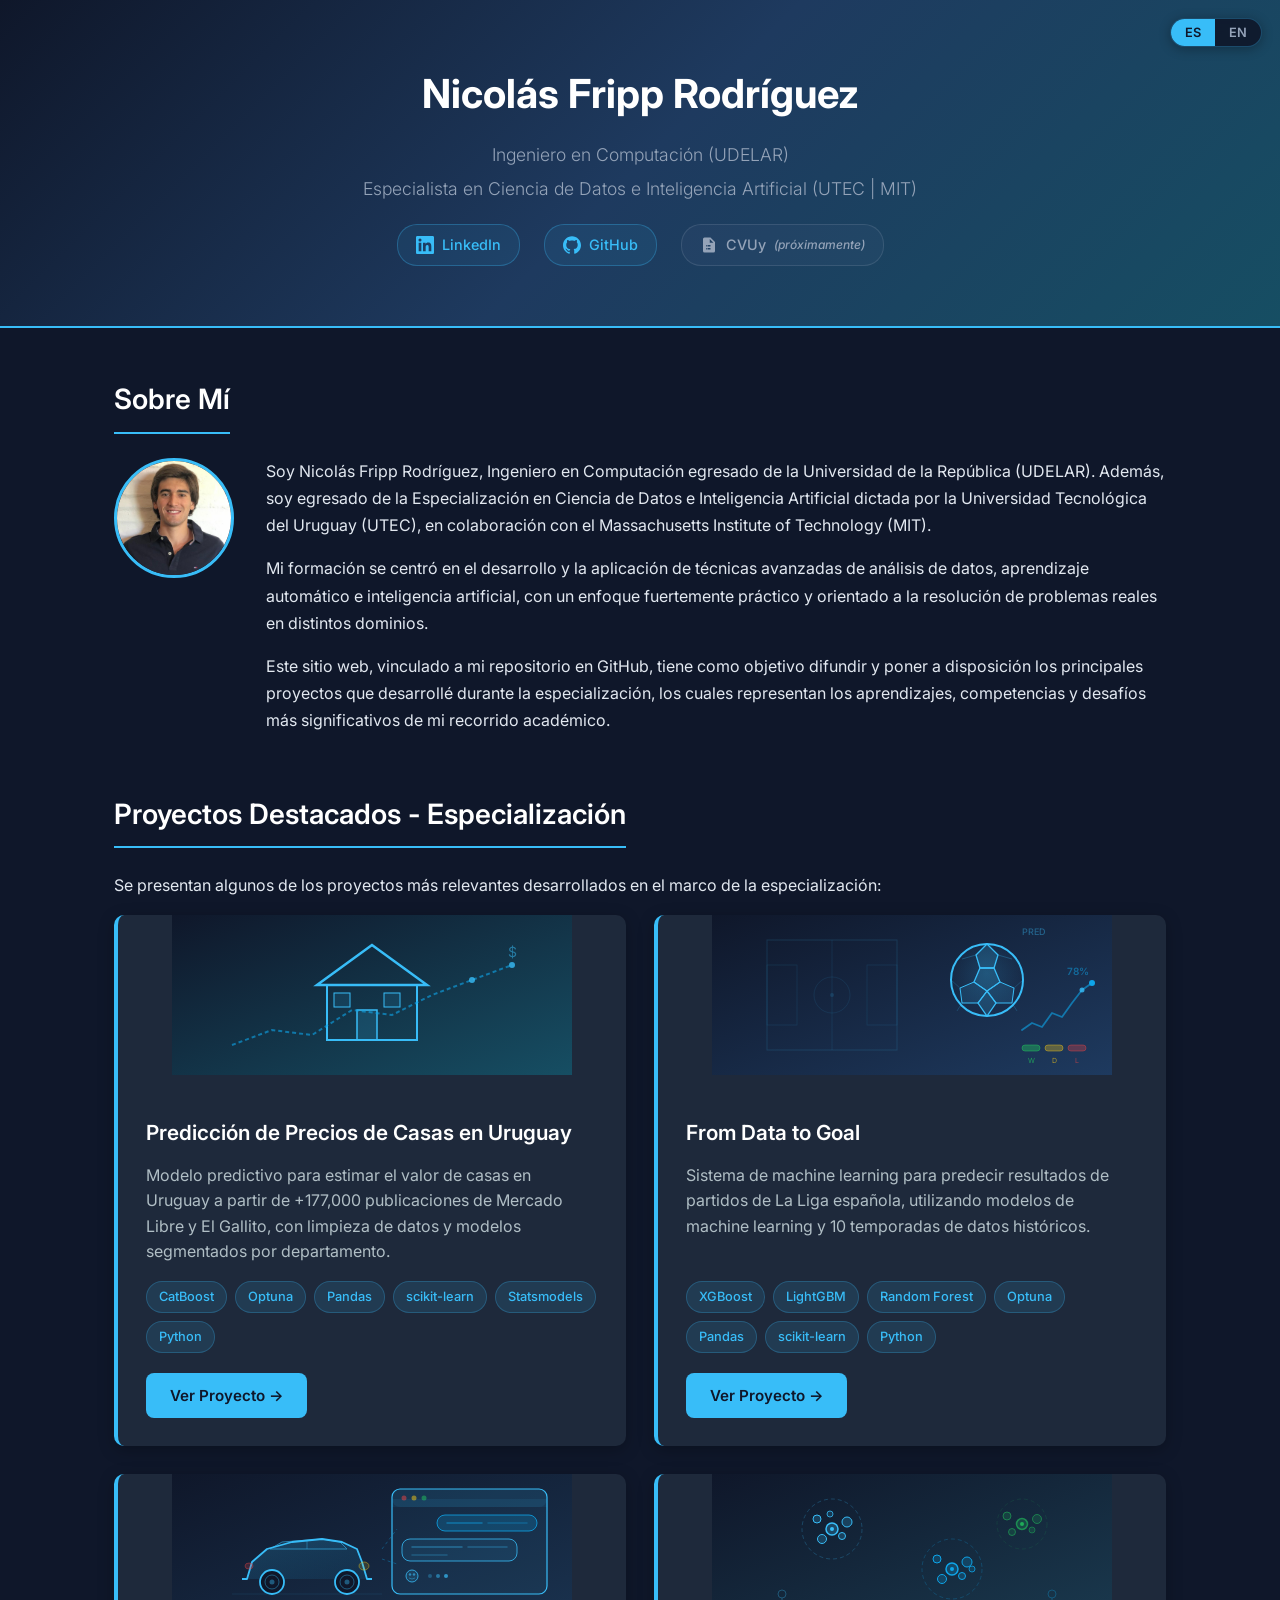
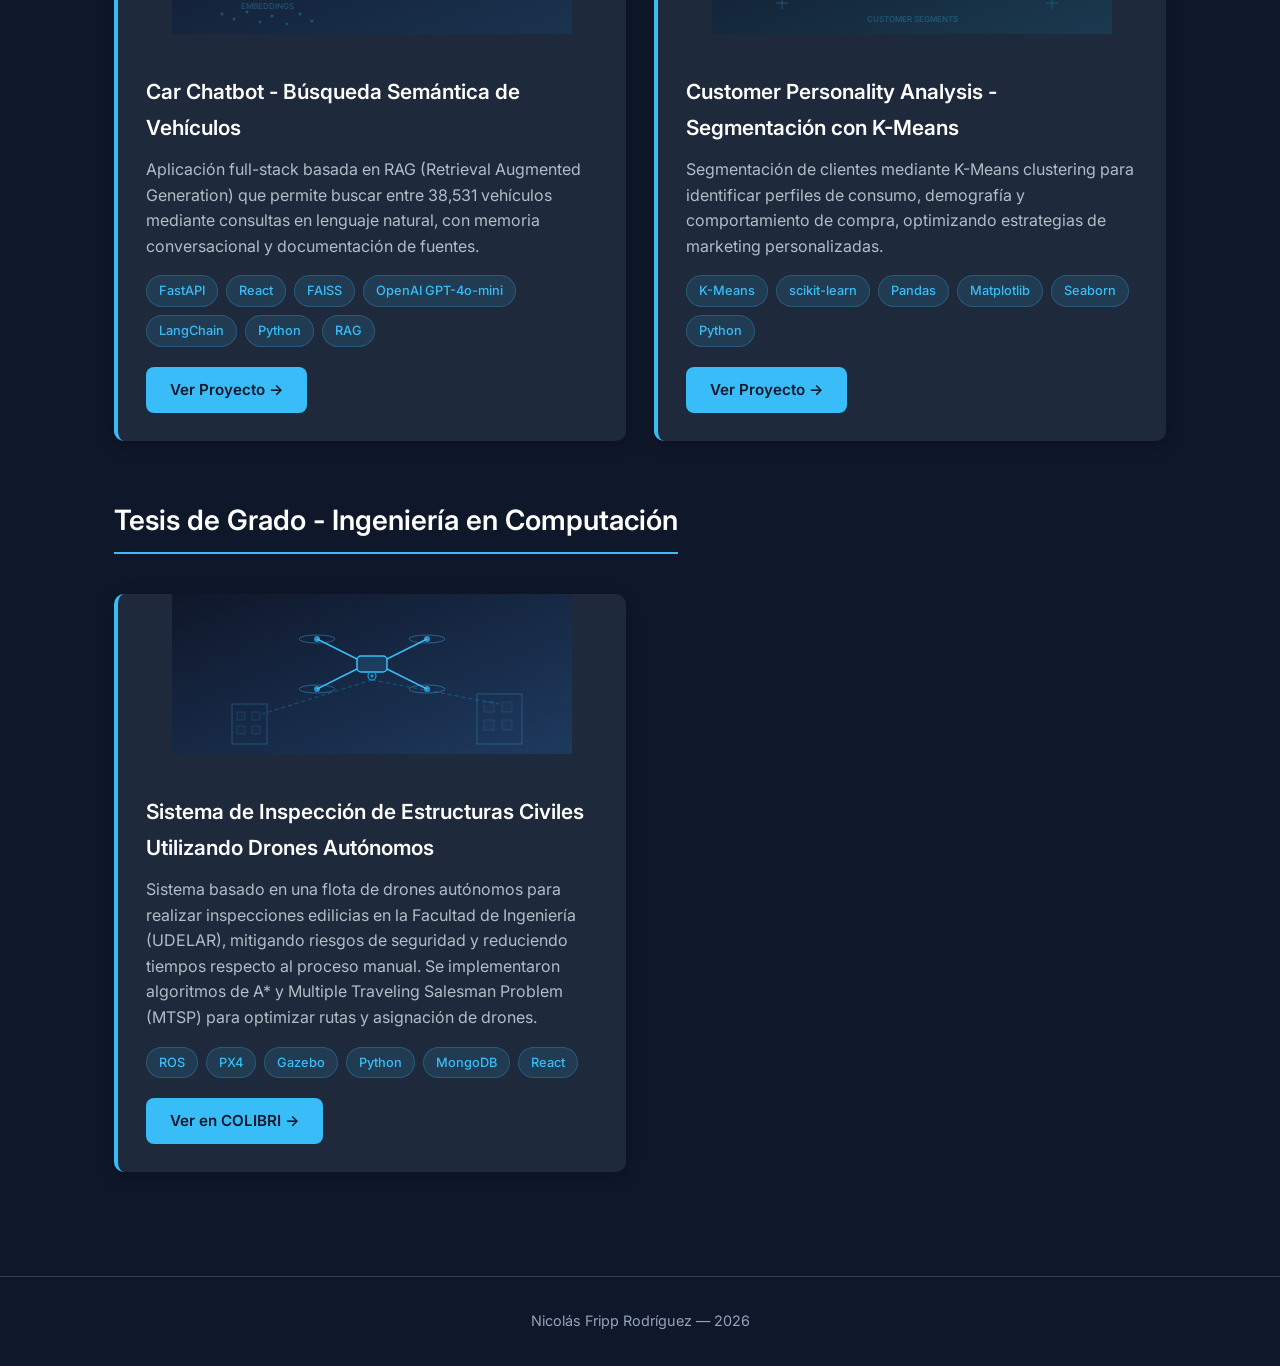
==== commit 14c1c167: "Add K-Means customer segmentation project with detail page" ====
--- a/index.html
+++ b/index.html
@@ -245,6 +245,74 @@
           </div>
         </div>
 
+        <div class="project-card reveal" style="--card-index:3" onclick="location.href='kmeans-detail.html'" role="link" tabindex="0">
+          <div class="project-card-image">
+            <svg viewBox="0 0 400 160" xmlns="http://www.w3.org/2000/svg">
+              <defs>
+                <linearGradient id="grad-kmeans" x1="0%" y1="0%" x2="100%" y2="100%">
+                  <stop offset="0%" style="stop-color:#0f172a"/>
+                  <stop offset="100%" style="stop-color:#1a3a4f"/>
+                </linearGradient>
+              </defs>
+              <rect width="400" height="160" fill="url(#grad-kmeans)"/>
+              <!-- Cluster 1 -->
+              <circle cx="120" cy="55" r="6" fill="rgba(56,189,248,0.25)" stroke="#38bdf8" stroke-width="1.5"/>
+              <circle cx="105" cy="45" r="4" fill="rgba(56,189,248,0.2)" stroke="#38bdf8" stroke-width="1"/>
+              <circle cx="135" cy="48" r="5" fill="rgba(56,189,248,0.2)" stroke="#38bdf8" stroke-width="1"/>
+              <circle cx="110" cy="65" r="4.5" fill="rgba(56,189,248,0.2)" stroke="#38bdf8" stroke-width="1"/>
+              <circle cx="130" cy="62" r="3.5" fill="rgba(56,189,248,0.2)" stroke="#38bdf8" stroke-width="1"/>
+              <circle cx="118" cy="40" r="3" fill="rgba(56,189,248,0.15)" stroke="#38bdf8" stroke-width="0.8"/>
+              <!-- Centroid 1 -->
+              <circle cx="120" cy="55" r="2" fill="#38bdf8"/>
+              <!-- Cluster 2 -->
+              <circle cx="240" cy="95" r="6" fill="rgba(14,165,233,0.25)" stroke="#0ea5e9" stroke-width="1.5"/>
+              <circle cx="225" cy="85" r="4" fill="rgba(14,165,233,0.2)" stroke="#0ea5e9" stroke-width="1"/>
+              <circle cx="255" cy="88" r="5" fill="rgba(14,165,233,0.2)" stroke="#0ea5e9" stroke-width="1"/>
+              <circle cx="230" cy="105" r="4.5" fill="rgba(14,165,233,0.2)" stroke="#0ea5e9" stroke-width="1"/>
+              <circle cx="250" cy="102" r="3.5" fill="rgba(14,165,233,0.2)" stroke="#0ea5e9" stroke-width="1"/>
+              <circle cx="260" cy="95" r="3" fill="rgba(14,165,233,0.15)" stroke="#0ea5e9" stroke-width="0.8"/>
+              <!-- Centroid 2 -->
+              <circle cx="240" cy="95" r="2" fill="#0ea5e9"/>
+              <!-- Cluster 3 -->
+              <circle cx="310" cy="50" r="5.5" fill="rgba(34,197,94,0.2)" stroke="rgba(34,197,94,0.6)" stroke-width="1.5"/>
+              <circle cx="295" cy="42" r="4" fill="rgba(34,197,94,0.15)" stroke="rgba(34,197,94,0.5)" stroke-width="1"/>
+              <circle cx="325" cy="45" r="4.5" fill="rgba(34,197,94,0.15)" stroke="rgba(34,197,94,0.5)" stroke-width="1"/>
+              <circle cx="300" cy="58" r="3.5" fill="rgba(34,197,94,0.15)" stroke="rgba(34,197,94,0.5)" stroke-width="1"/>
+              <circle cx="320" cy="56" r="3" fill="rgba(34,197,94,0.15)" stroke="rgba(34,197,94,0.5)" stroke-width="0.8"/>
+              <!-- Centroid 3 -->
+              <circle cx="310" cy="50" r="2" fill="rgba(34,197,94,0.8)"/>
+              <!-- Dashed cluster boundaries -->
+              <circle cx="120" cy="55" r="30" fill="none" stroke="#38bdf8" stroke-width="0.8" stroke-dasharray="4,3" opacity="0.3"/>
+              <circle cx="240" cy="95" r="30" fill="none" stroke="#0ea5e9" stroke-width="0.8" stroke-dasharray="4,3" opacity="0.3"/>
+              <circle cx="310" cy="50" r="25" fill="none" stroke="rgba(34,197,94,0.5)" stroke-width="0.8" stroke-dasharray="4,3" opacity="0.3"/>
+              <!-- Person icons -->
+              <g opacity="0.4">
+                <circle cx="70" cy="120" r="4" fill="none" stroke="#38bdf8" stroke-width="0.8"/>
+                <line x1="70" y1="124" x2="70" y2="135" stroke="#38bdf8" stroke-width="0.8"/>
+                <line x1="64" y1="129" x2="76" y2="129" stroke="#38bdf8" stroke-width="0.8"/>
+                <circle cx="340" cy="120" r="4" fill="none" stroke="#0ea5e9" stroke-width="0.8"/>
+                <line x1="340" y1="124" x2="340" y2="135" stroke="#0ea5e9" stroke-width="0.8"/>
+                <line x1="334" y1="129" x2="346" y2="129" stroke="#0ea5e9" stroke-width="0.8"/>
+              </g>
+              <!-- Label -->
+              <text x="200" y="148" font-family="Inter,sans-serif" font-size="8" fill="#38bdf8" opacity="0.3" text-anchor="middle" font-weight="500">CUSTOMER SEGMENTS</text>
+            </svg>
+          </div>
+          <div class="project-card-content">
+            <h3 data-i18n="project.kmeans.title">Customer Personality Analysis - Segmentación con K-Means</h3>
+            <p data-i18n="project.kmeans.desc">Segmentación de clientes mediante K-Means clustering para identificar perfiles de consumo, demografía y comportamiento de compra, optimizando estrategias de marketing personalizadas.</p>
+            <div class="tags">
+              <span class="tag">K-Means</span>
+              <span class="tag">scikit-learn</span>
+              <span class="tag">Pandas</span>
+              <span class="tag">Matplotlib</span>
+              <span class="tag">Seaborn</span>
+              <span class="tag">Python</span>
+            </div>
+            <a class="btn" href="kmeans-detail.html" data-i18n="btn.ver">Ver Proyecto &rarr;</a>
+          </div>
+        </div>
+
       </div>
     </section>
 
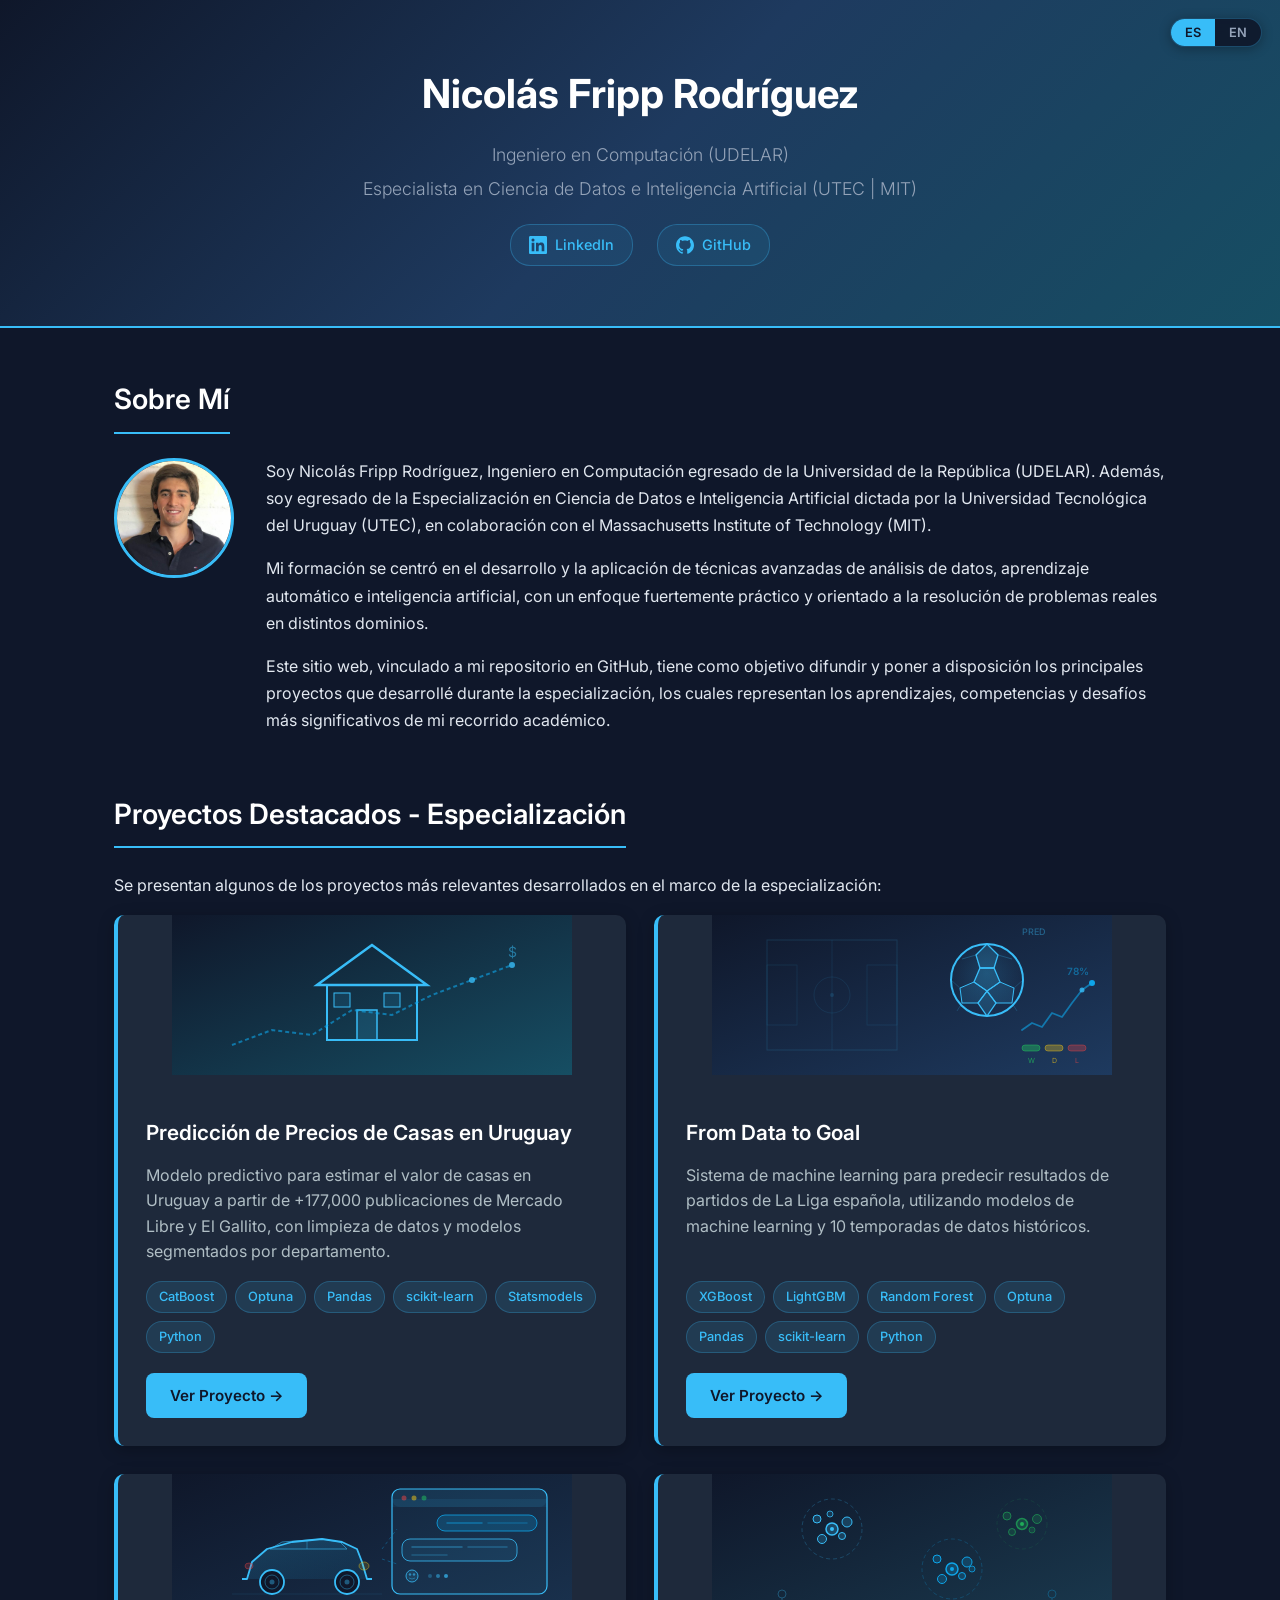
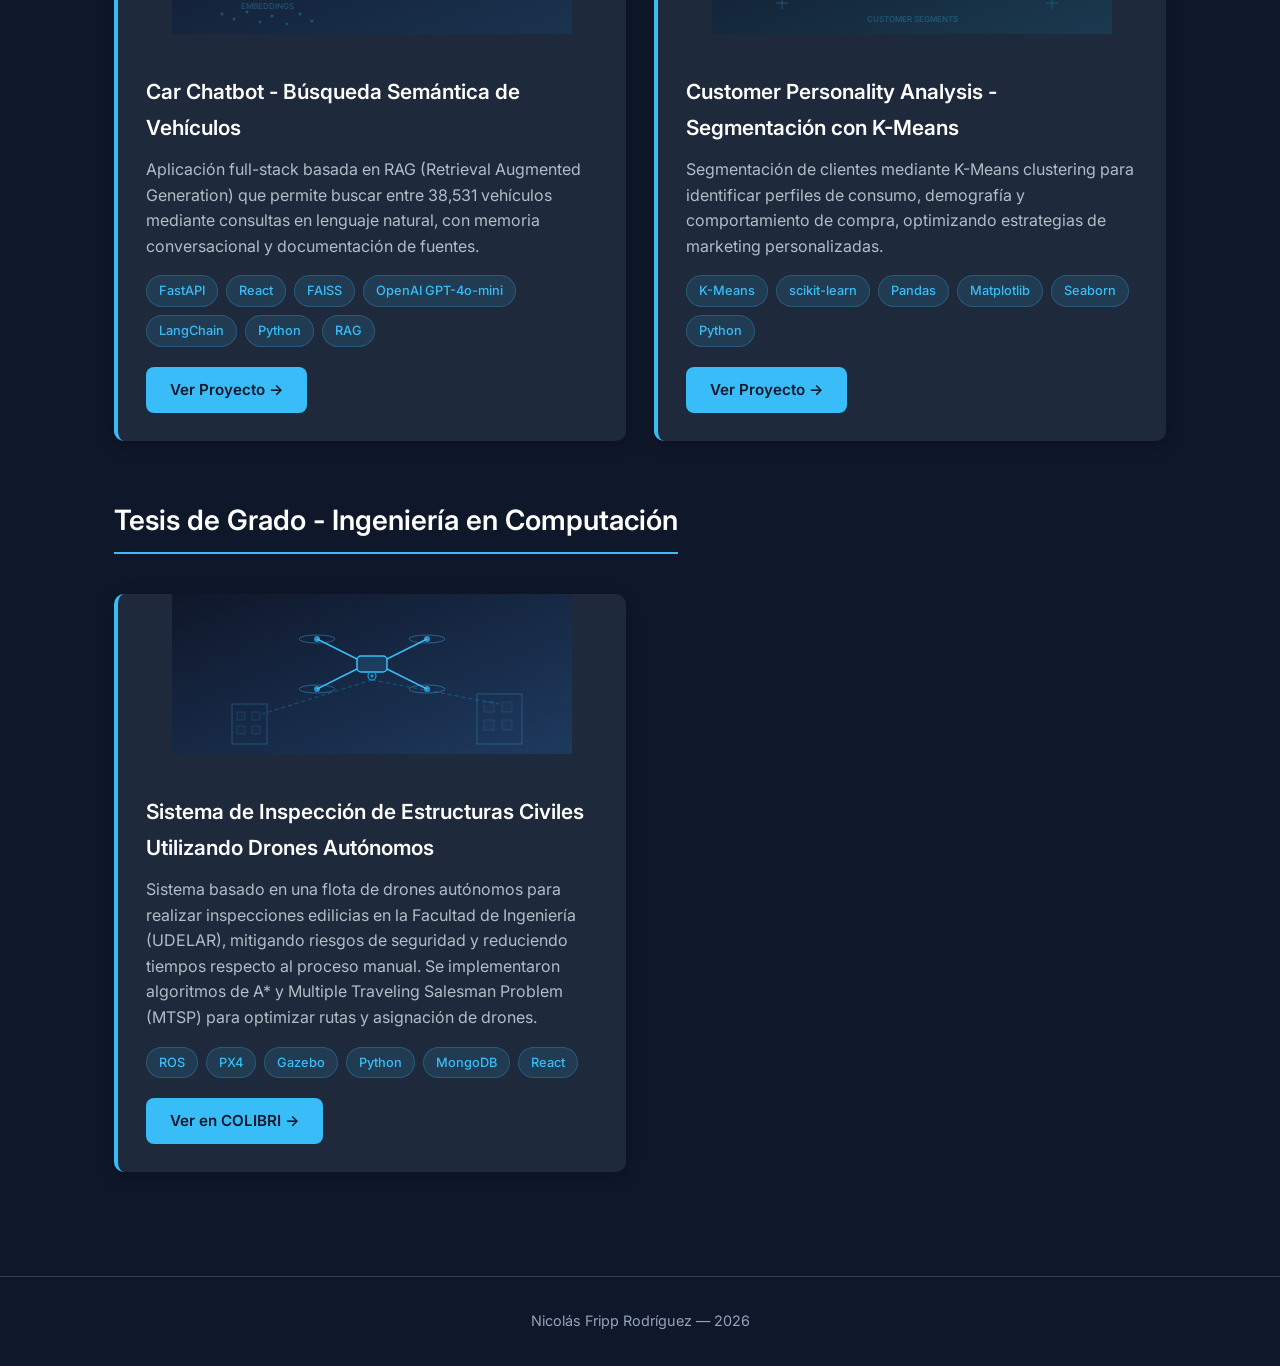
==== commit 3fee3240: "Remove CVUy link and add kmeans dataset" ====
--- a/index.html
+++ b/index.html
@@ -16,7 +16,7 @@
     <div class="header-links">
       <a href="https://uy.linkedin.com/in/nicol%C3%A1s-fripp-rodr%C3%ADguez-82526420a" target="_blank" rel="noopener noreferrer"><svg width="18" height="18" viewBox="0 0 24 24" fill="currentColor"><path d="M20.447 20.452h-3.554v-5.569c0-1.328-.027-3.037-1.852-3.037-1.853 0-2.136 1.445-2.136 2.939v5.667H9.351V9h3.414v1.561h.046c.477-.9 1.637-1.85 3.37-1.85 3.601 0 4.267 2.37 4.267 5.455v6.286zM5.337 7.433a2.062 2.062 0 01-2.063-2.065 2.064 2.064 0 112.063 2.065zm1.782 13.019H3.555V9h3.564v11.452zM22.225 0H1.771C.792 0 0 .774 0 1.729v20.542C0 23.227.792 24 1.771 24h20.451C23.2 24 24 23.227 24 22.271V1.729C24 .774 23.2 0 22.222 0h.003z"/></svg> LinkedIn</a>
       <a href="https://github.com/nicolasfripp" target="_blank" rel="noopener noreferrer"><svg width="18" height="18" viewBox="0 0 24 24" fill="currentColor"><path d="M12 .297c-6.63 0-12 5.373-12 12 0 5.303 3.438 9.8 8.205 11.385.6.113.82-.258.82-.577 0-.285-.01-1.04-.015-2.04-3.338.724-4.042-1.61-4.042-1.61C4.422 18.07 3.633 17.7 3.633 17.7c-1.087-.744.084-.729.084-.729 1.205.084 1.838 1.236 1.838 1.236 1.07 1.835 2.809 1.305 3.495.998.108-.776.417-1.305.76-1.605-2.665-.3-5.466-1.332-5.466-5.93 0-1.31.465-2.38 1.235-3.22-.135-.303-.54-1.523.105-3.176 0 0 1.005-.322 3.3 1.23.96-.267 1.98-.399 3-.405 1.02.006 2.04.138 3 .405 2.28-1.552 3.285-1.23 3.285-1.23.645 1.653.24 2.873.12 3.176.765.84 1.23 1.91 1.23 3.22 0 4.61-2.805 5.625-5.475 5.92.42.36.81 1.096.81 2.22 0 1.606-.015 2.896-.015 3.286 0 .315.21.69.825.57C20.565 22.092 24 17.592 24 12.297c0-6.627-5.373-12-12-12"/></svg> GitHub</a>
-      <span class="header-link-disabled"><svg width="18" height="18" viewBox="0 0 24 24" fill="currentColor"><path d="M14 2H6a2 2 0 00-2 2v16a2 2 0 002 2h12a2 2 0 002-2V8l-6-6zm-1 2l5 5h-5V4zm-3 8h4v2h-4v-2zm0 4h4v2h-4v-2zm-2-4h1v2H8v-2zm0 4h1v2H8v-2z"/></svg> CVUy <span class="link-note" data-i18n="header.cvuy-note">(próximamente)</span></span>
+
     </div>
   </header>
 
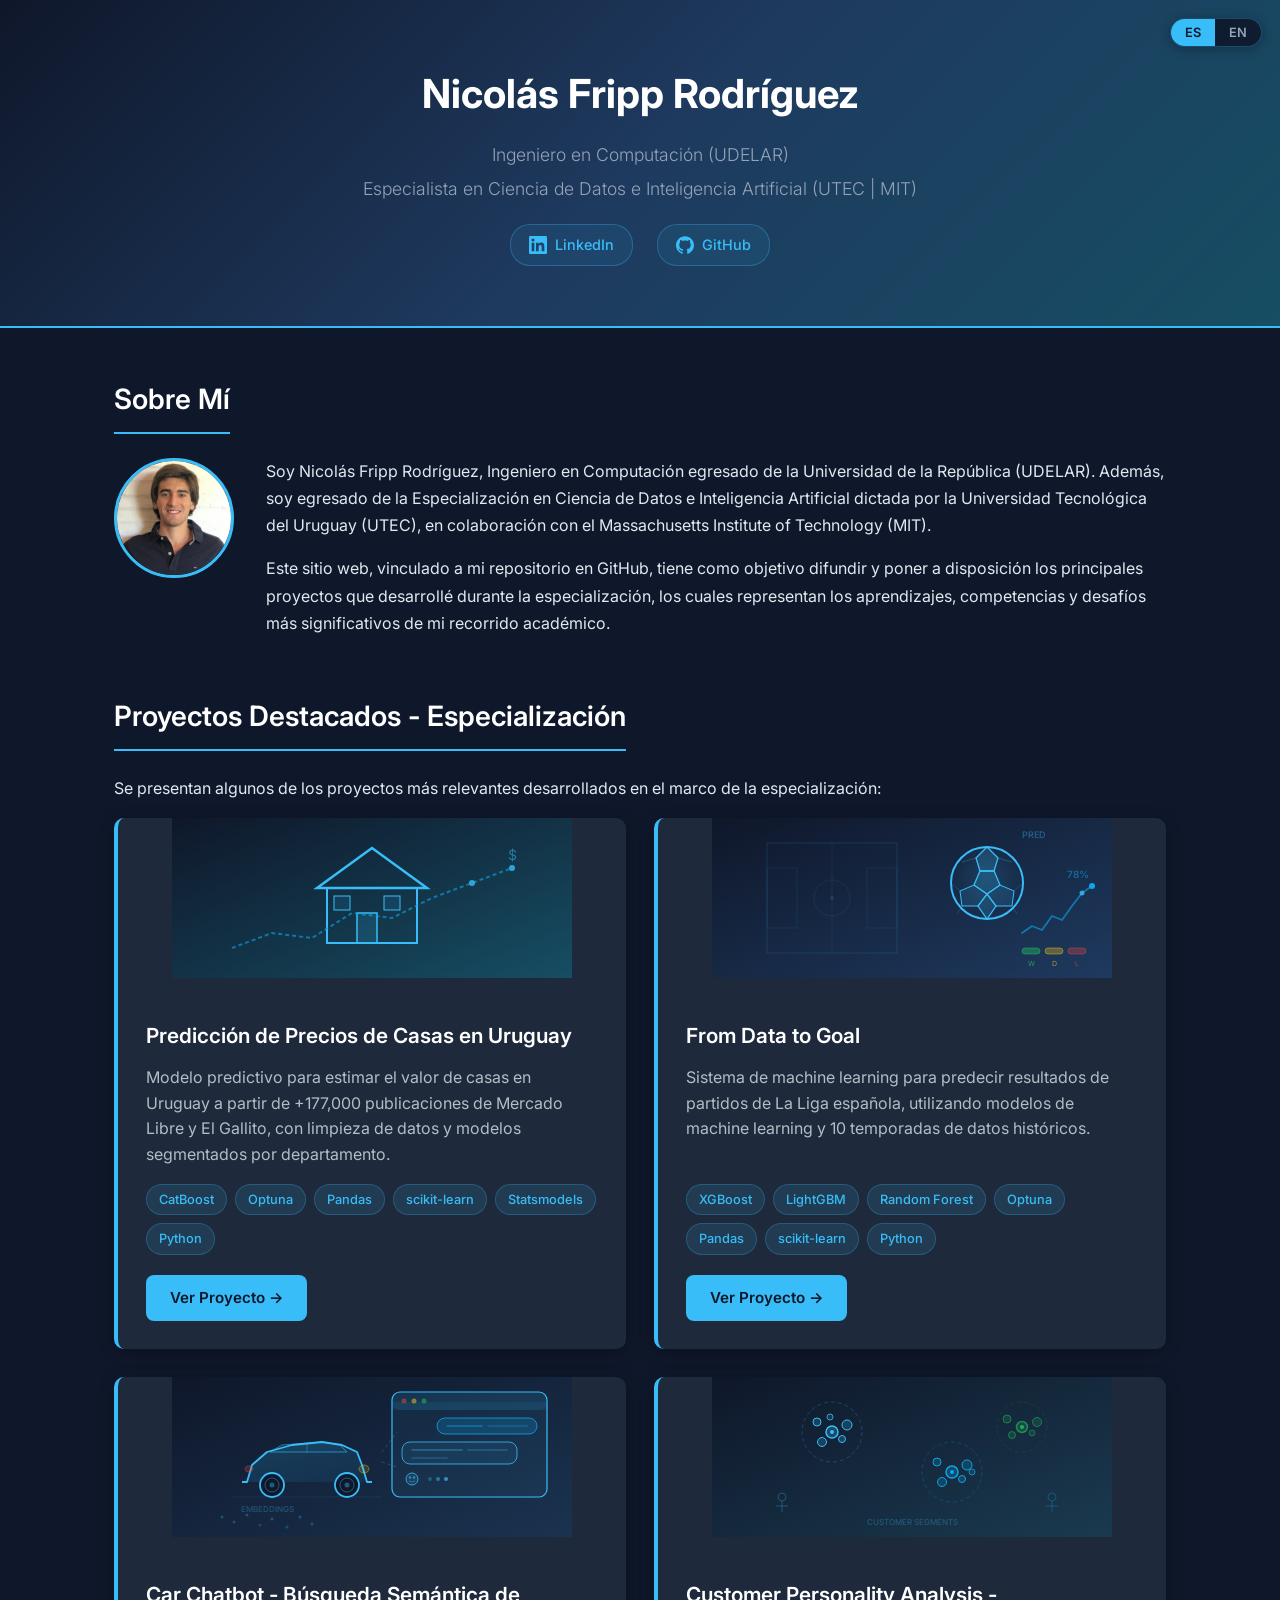
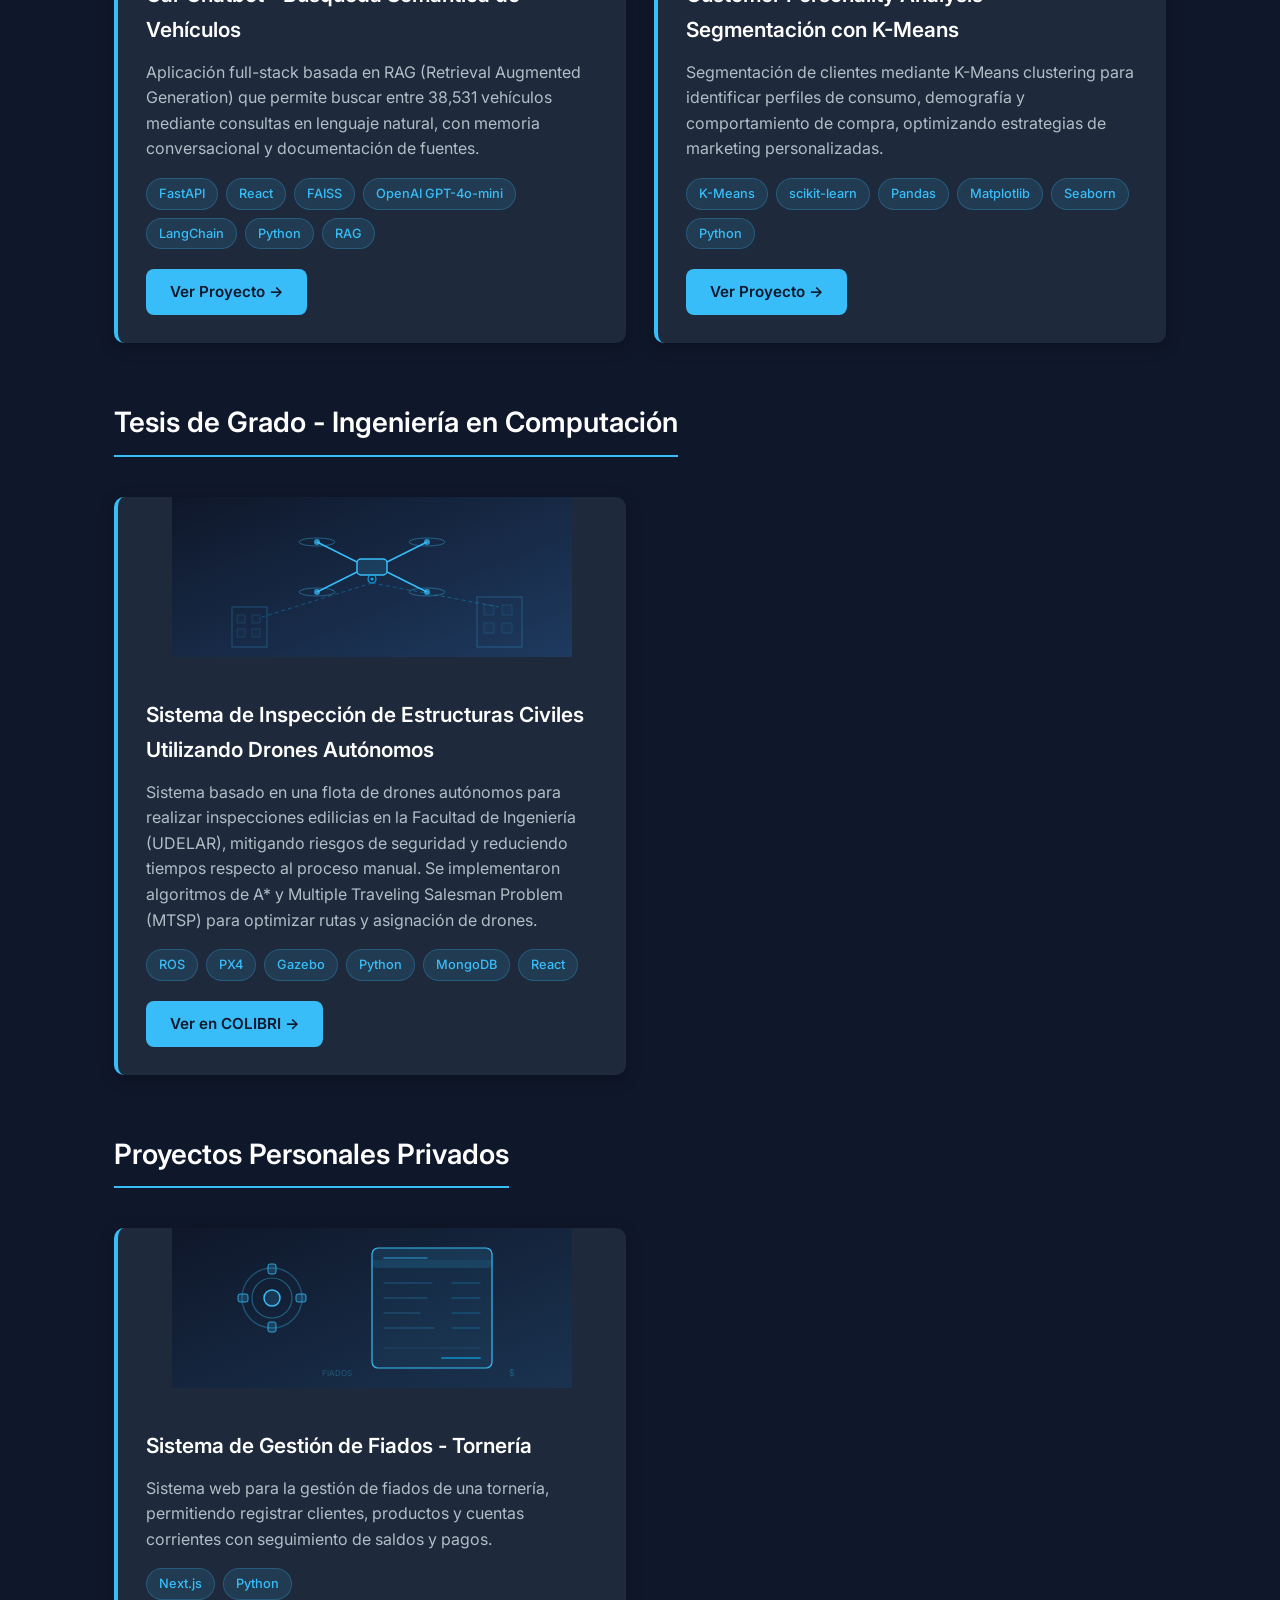
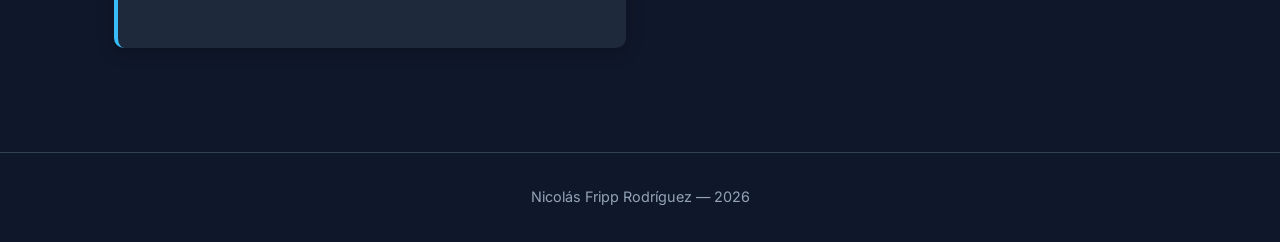
==== commit 57bc29c9: "Move personal projects section to end, remove CVUy, rename to Proyectos Personales Privados" ====
--- a/index.html
+++ b/index.html
@@ -28,7 +28,6 @@
         <img class="profile-photo" src="fotoperfil.jpeg" alt="Nicolás Fripp Rodríguez">
         <div class="bio">
           <p data-i18n="about.bio1">Soy Nicolás Fripp Rodríguez, Ingeniero en Computación egresado de la Universidad de la República (UDELAR). Además, soy egresado de la Especialización en Ciencia de Datos e Inteligencia Artificial dictada por la Universidad Tecnológica del Uruguay (UTEC), en colaboración con el Massachusetts Institute of Technology (MIT).</p>
-          <p data-i18n="about.bio2">Mi formación se centró en el desarrollo y la aplicación de técnicas avanzadas de análisis de datos, aprendizaje automático e inteligencia artificial, con un enfoque fuertemente práctico y orientado a la resolución de problemas reales en distintos dominios.</p>
           <p data-i18n="about.bio3">Este sitio web, vinculado a mi repositorio en GitHub, tiene como objetivo difundir y poner a disposición los principales proyectos que desarrollé durante la especialización, los cuales representan los aprendizajes, competencias y desafíos más significativos de mi recorrido académico.</p>
         </div>
       </div>
@@ -383,6 +382,67 @@
       </div>
     </section>
 
+    <section id="personal-projects" class="reveal">
+      <h2 data-i18n="personal.title">Proyectos Personales Privados</h2>
+      <div class="projects-grid">
+
+        <div class="project-card reveal" style="--card-index:0" role="link" tabindex="0">
+          <div class="project-card-image">
+            <svg viewBox="0 0 400 160" xmlns="http://www.w3.org/2000/svg">
+              <defs>
+                <linearGradient id="grad-torneria" x1="0%" y1="0%" x2="100%" y2="100%">
+                  <stop offset="0%" style="stop-color:#0f172a"/>
+                  <stop offset="100%" style="stop-color:#1a3350"/>
+                </linearGradient>
+              </defs>
+              <rect width="400" height="160" fill="url(#grad-torneria)"/>
+              <!-- Lathe/gear icon -->
+              <circle cx="100" cy="70" r="30" fill="none" stroke="#38bdf8" stroke-width="1.5" opacity="0.3"/>
+              <circle cx="100" cy="70" r="20" fill="none" stroke="#38bdf8" stroke-width="1.2" opacity="0.4"/>
+              <circle cx="100" cy="70" r="8" fill="rgba(56,189,248,0.15)" stroke="#38bdf8" stroke-width="1.5"/>
+              <!-- Gear teeth -->
+              <rect x="96" y="36" width="8" height="10" rx="2" fill="rgba(56,189,248,0.2)" stroke="#38bdf8" stroke-width="0.8"/>
+              <rect x="96" y="94" width="8" height="10" rx="2" fill="rgba(56,189,248,0.2)" stroke="#38bdf8" stroke-width="0.8"/>
+              <rect x="66" y="66" width="10" height="8" rx="2" fill="rgba(56,189,248,0.2)" stroke="#38bdf8" stroke-width="0.8"/>
+              <rect x="124" y="66" width="10" height="8" rx="2" fill="rgba(56,189,248,0.2)" stroke="#38bdf8" stroke-width="0.8"/>
+              <!-- Ledger/receipt -->
+              <g transform="translate(200, 20)">
+                <rect x="0" y="0" width="120" height="120" rx="6" fill="rgba(56,189,248,0.05)" stroke="#38bdf8" stroke-width="1.2"/>
+                <!-- Header -->
+                <rect x="0" y="0" width="120" height="20" rx="6" fill="rgba(56,189,248,0.08)"/>
+                <rect x="0" y="12" width="120" height="8" fill="rgba(56,189,248,0.08)"/>
+                <line x1="12" y1="10" x2="55" y2="10" stroke="#38bdf8" stroke-width="1.5" stroke-linecap="round" opacity="0.5"/>
+                <!-- Rows -->
+                <line x1="12" y1="35" x2="60" y2="35" stroke="#38bdf8" stroke-width="1.2" stroke-linecap="round" opacity="0.3"/>
+                <line x1="80" y1="35" x2="108" y2="35" stroke="#0ea5e9" stroke-width="1.2" stroke-linecap="round" opacity="0.4"/>
+                <line x1="12" y1="50" x2="55" y2="50" stroke="#38bdf8" stroke-width="1.2" stroke-linecap="round" opacity="0.3"/>
+                <line x1="80" y1="50" x2="108" y2="50" stroke="#0ea5e9" stroke-width="1.2" stroke-linecap="round" opacity="0.4"/>
+                <line x1="12" y1="65" x2="48" y2="65" stroke="#38bdf8" stroke-width="1.2" stroke-linecap="round" opacity="0.3"/>
+                <line x1="80" y1="65" x2="108" y2="65" stroke="#0ea5e9" stroke-width="1.2" stroke-linecap="round" opacity="0.4"/>
+                <line x1="12" y1="80" x2="62" y2="80" stroke="#38bdf8" stroke-width="1.2" stroke-linecap="round" opacity="0.3"/>
+                <line x1="80" y1="80" x2="108" y2="80" stroke="#0ea5e9" stroke-width="1.2" stroke-linecap="round" opacity="0.4"/>
+                <!-- Total line -->
+                <line x1="12" y1="100" x2="108" y2="100" stroke="#38bdf8" stroke-width="0.5" opacity="0.3"/>
+                <line x1="70" y1="110" x2="108" y2="110" stroke="#0ea5e9" stroke-width="1.8" stroke-linecap="round" opacity="0.6"/>
+              </g>
+              <!-- Dollar signs -->
+              <text x="340" y="148" font-family="Inter,sans-serif" font-size="9" fill="#0ea5e9" opacity="0.4" text-anchor="middle">$</text>
+              <text x="165" y="148" font-family="Inter,sans-serif" font-size="8" fill="#38bdf8" opacity="0.3" text-anchor="middle">FIADOS</text>
+            </svg>
+          </div>
+          <div class="project-card-content">
+            <h3 data-i18n="project.torneria.title">Sistema de Gesti&oacute;n de Fiados - Torner&iacute;a</h3>
+            <p data-i18n="project.torneria.desc">Sistema web para la gesti&oacute;n de fiados de una torner&iacute;a, permitiendo registrar clientes, productos y cuentas corrientes con seguimiento de saldos y pagos.</p>
+            <div class="tags">
+              <span class="tag">Next.js</span>
+              <span class="tag">Python</span>
+            </div>
+          </div>
+        </div>
+
+      </div>
+    </section>
+
   </main>
 
   <footer>
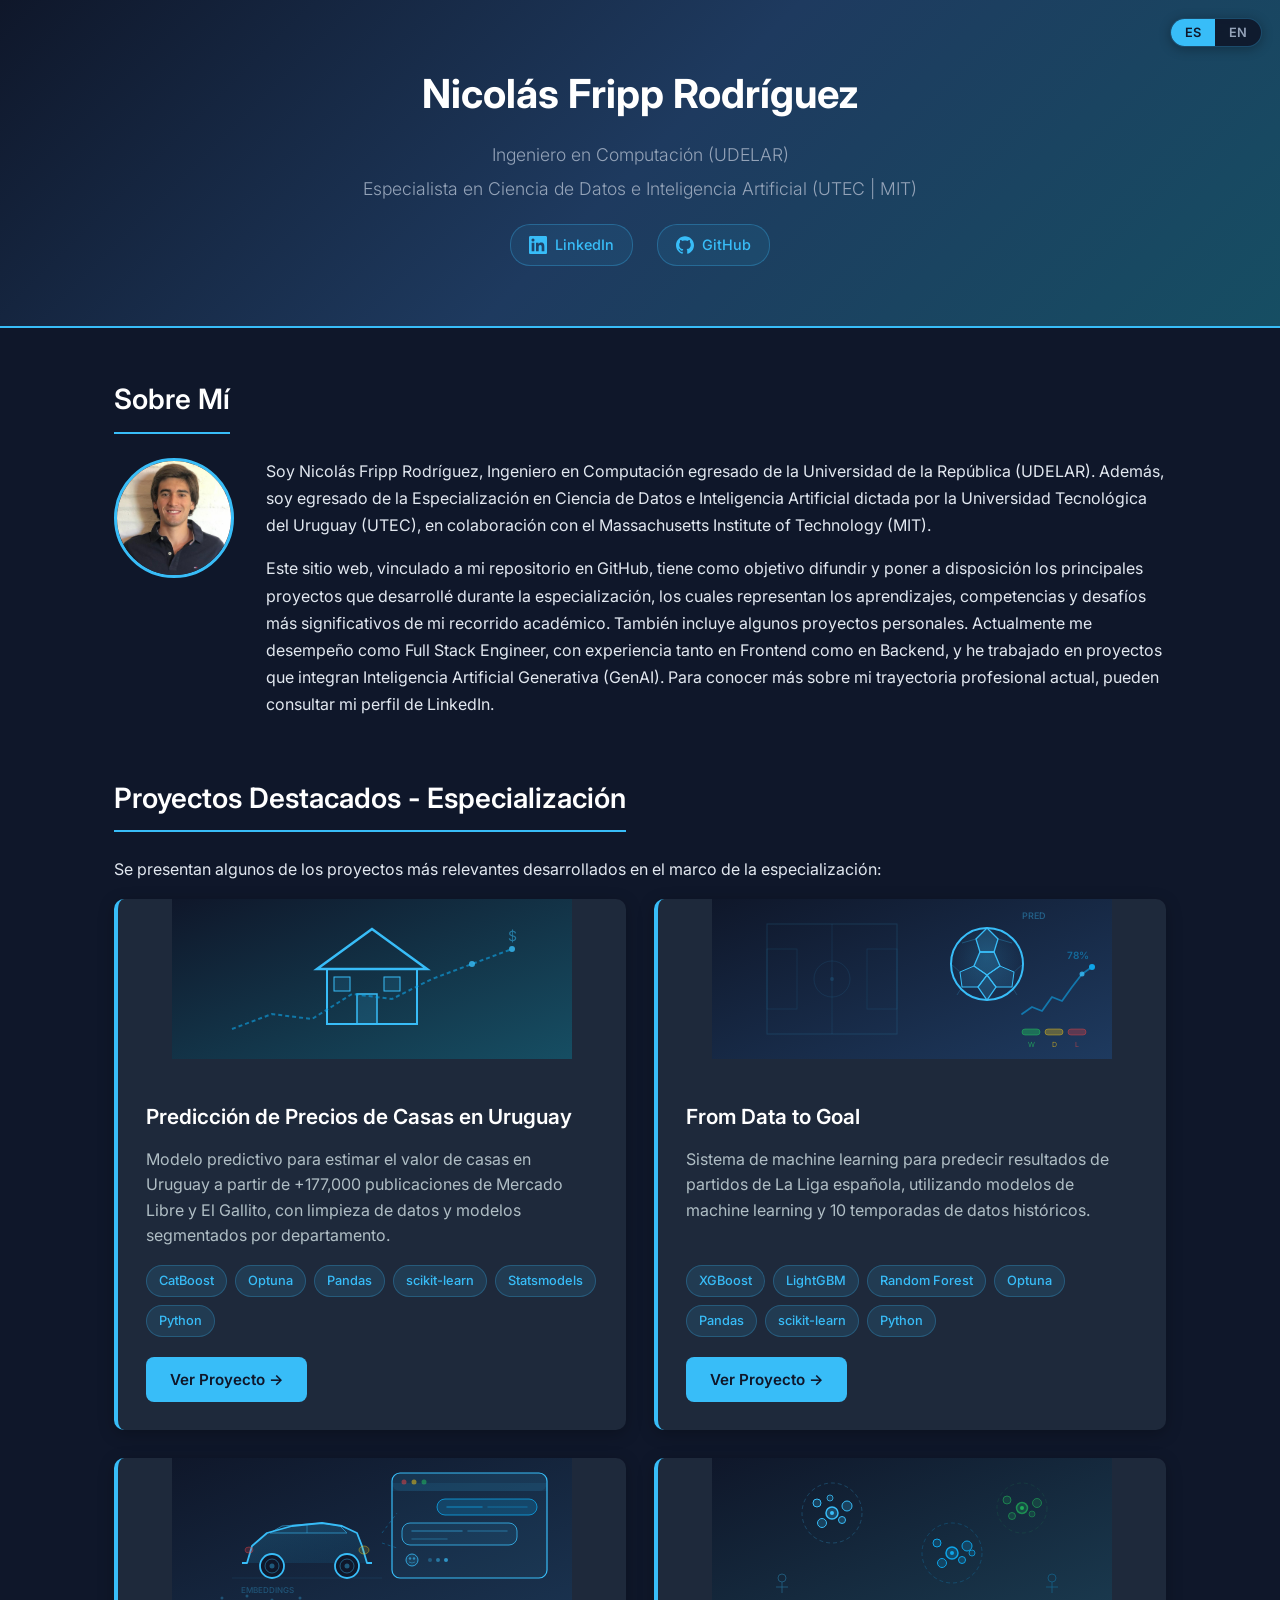
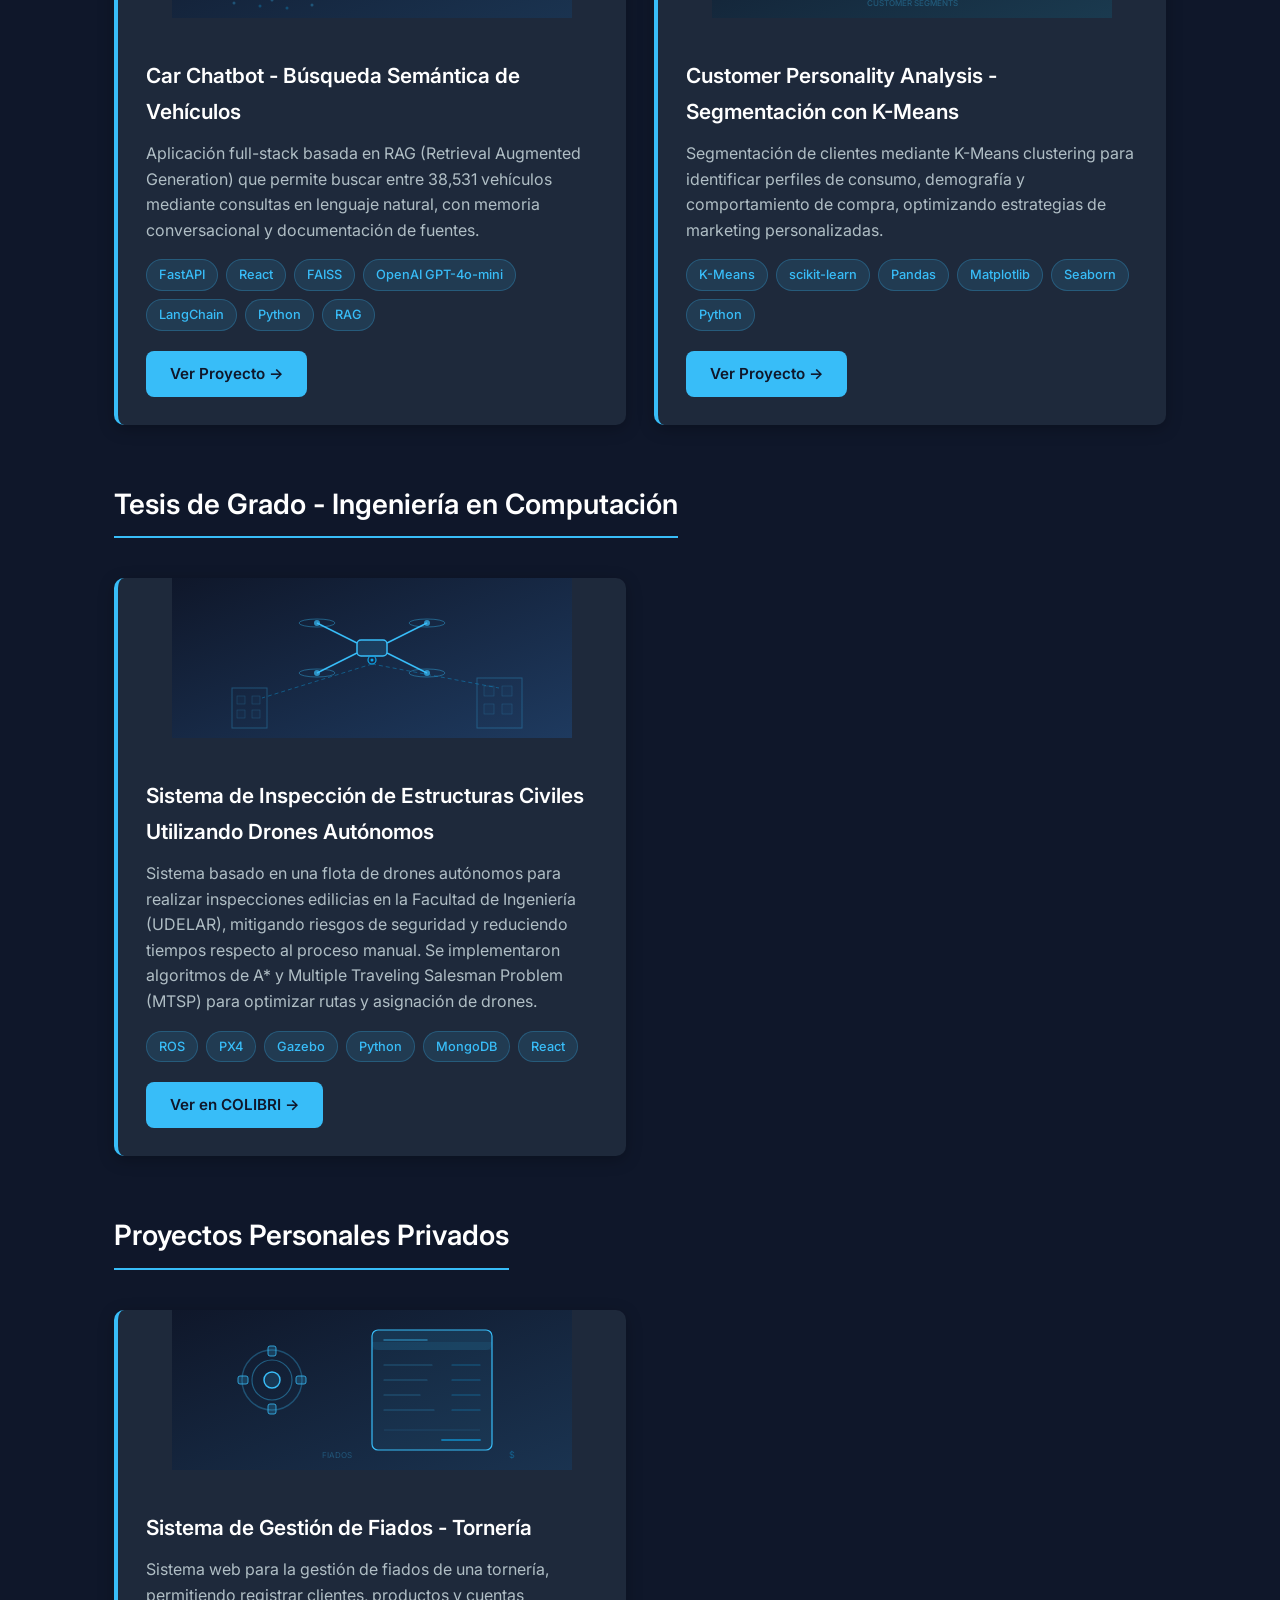
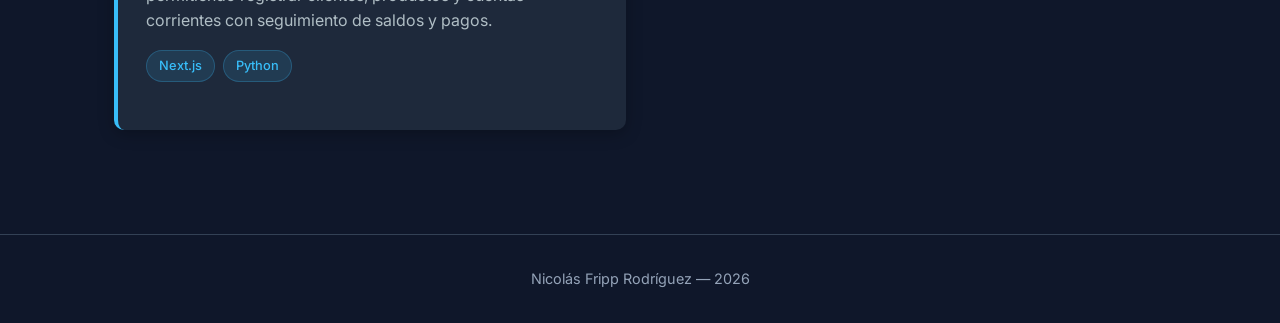
==== commit 88b34e74: "Update bio: add full stack engineer role, GenAI experience, and personal projects mention" ====
--- a/index.html
+++ b/index.html
@@ -28,7 +28,7 @@
         <img class="profile-photo" src="fotoperfil.jpeg" alt="Nicolás Fripp Rodríguez">
         <div class="bio">
           <p data-i18n="about.bio1">Soy Nicolás Fripp Rodríguez, Ingeniero en Computación egresado de la Universidad de la República (UDELAR). Además, soy egresado de la Especialización en Ciencia de Datos e Inteligencia Artificial dictada por la Universidad Tecnológica del Uruguay (UTEC), en colaboración con el Massachusetts Institute of Technology (MIT).</p>
-          <p data-i18n="about.bio3">Este sitio web, vinculado a mi repositorio en GitHub, tiene como objetivo difundir y poner a disposición los principales proyectos que desarrollé durante la especialización, los cuales representan los aprendizajes, competencias y desafíos más significativos de mi recorrido académico.</p>
+          <p data-i18n="about.bio3">Este sitio web, vinculado a mi repositorio en GitHub, tiene como objetivo difundir y poner a disposición los principales proyectos que desarrollé durante la especialización, los cuales representan los aprendizajes, competencias y desafíos más significativos de mi recorrido académico. También incluye algunos proyectos personales. Actualmente me desempeño como Full Stack Engineer, con experiencia tanto en Frontend como en Backend, y he trabajado en proyectos que integran Inteligencia Artificial Generativa (GenAI). Para conocer más sobre mi trayectoria profesional actual, pueden consultar mi perfil de LinkedIn.</p>
         </div>
       </div>
     </section>
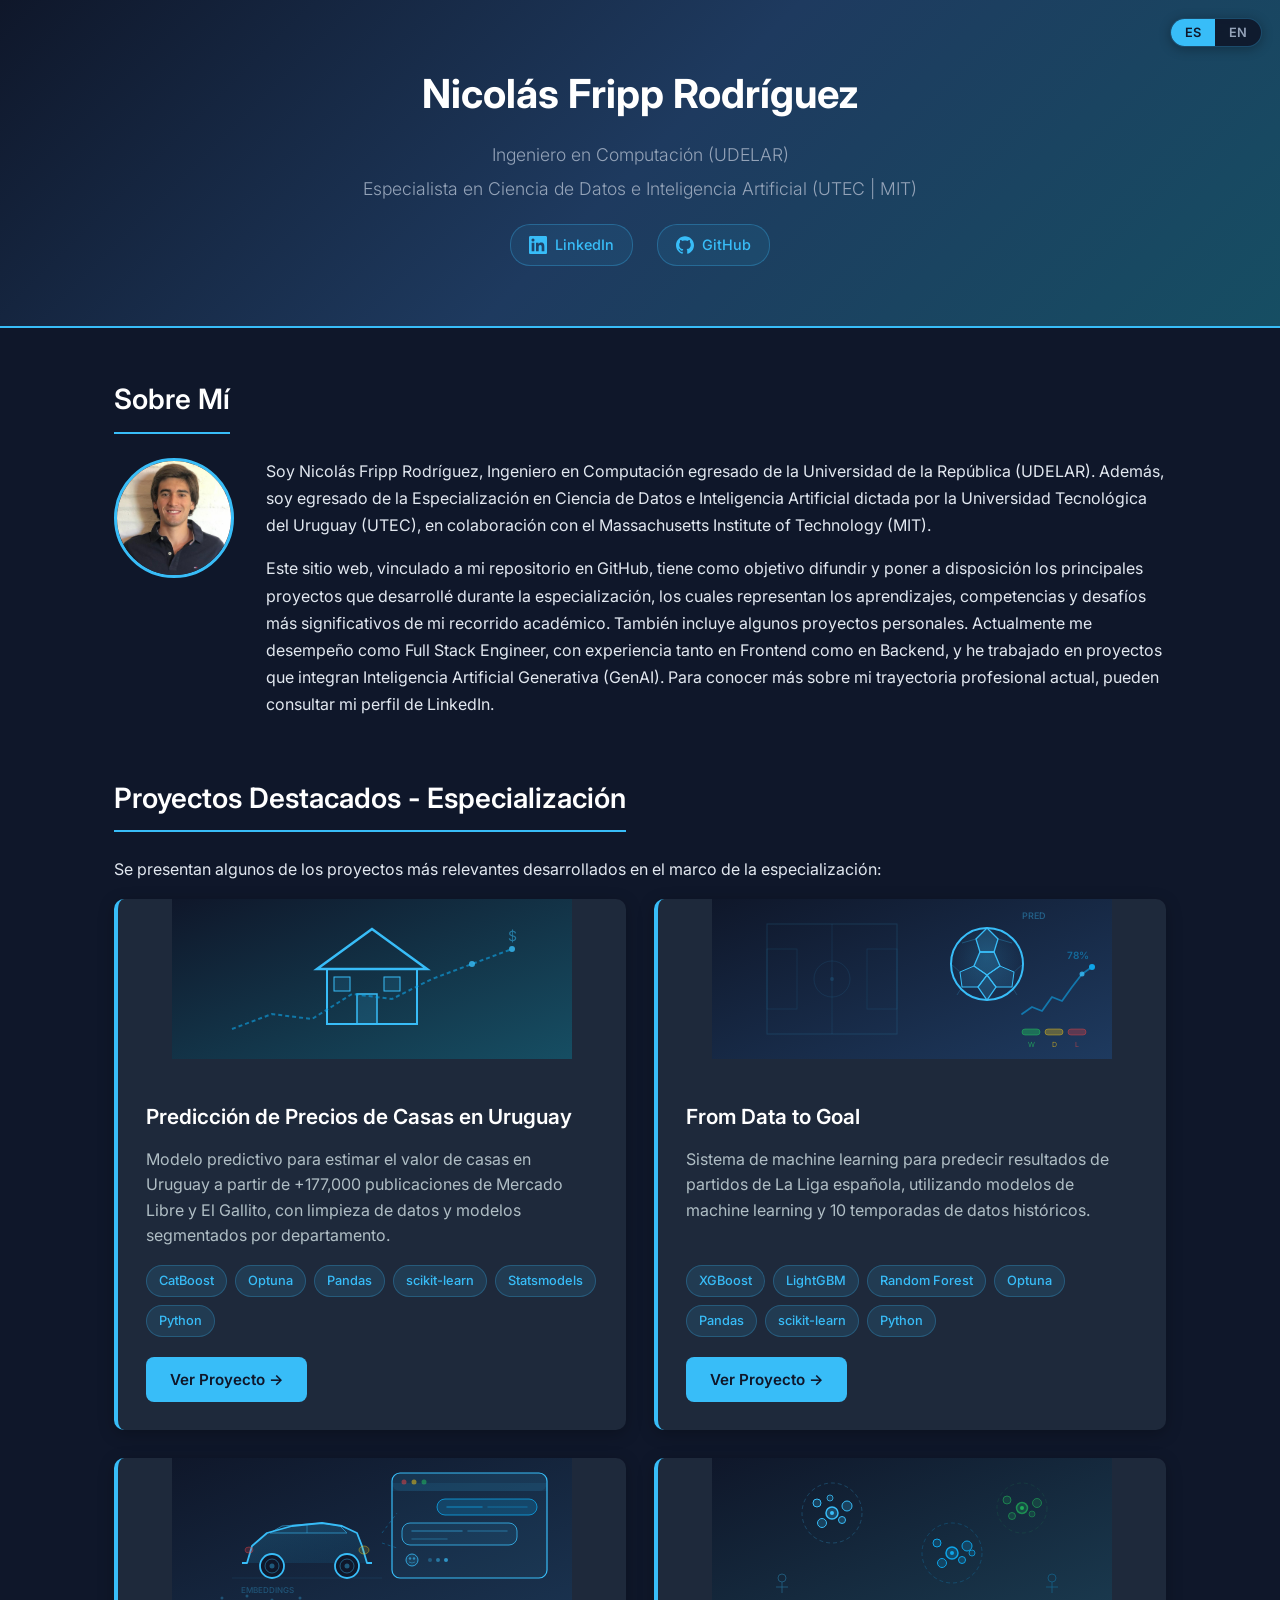
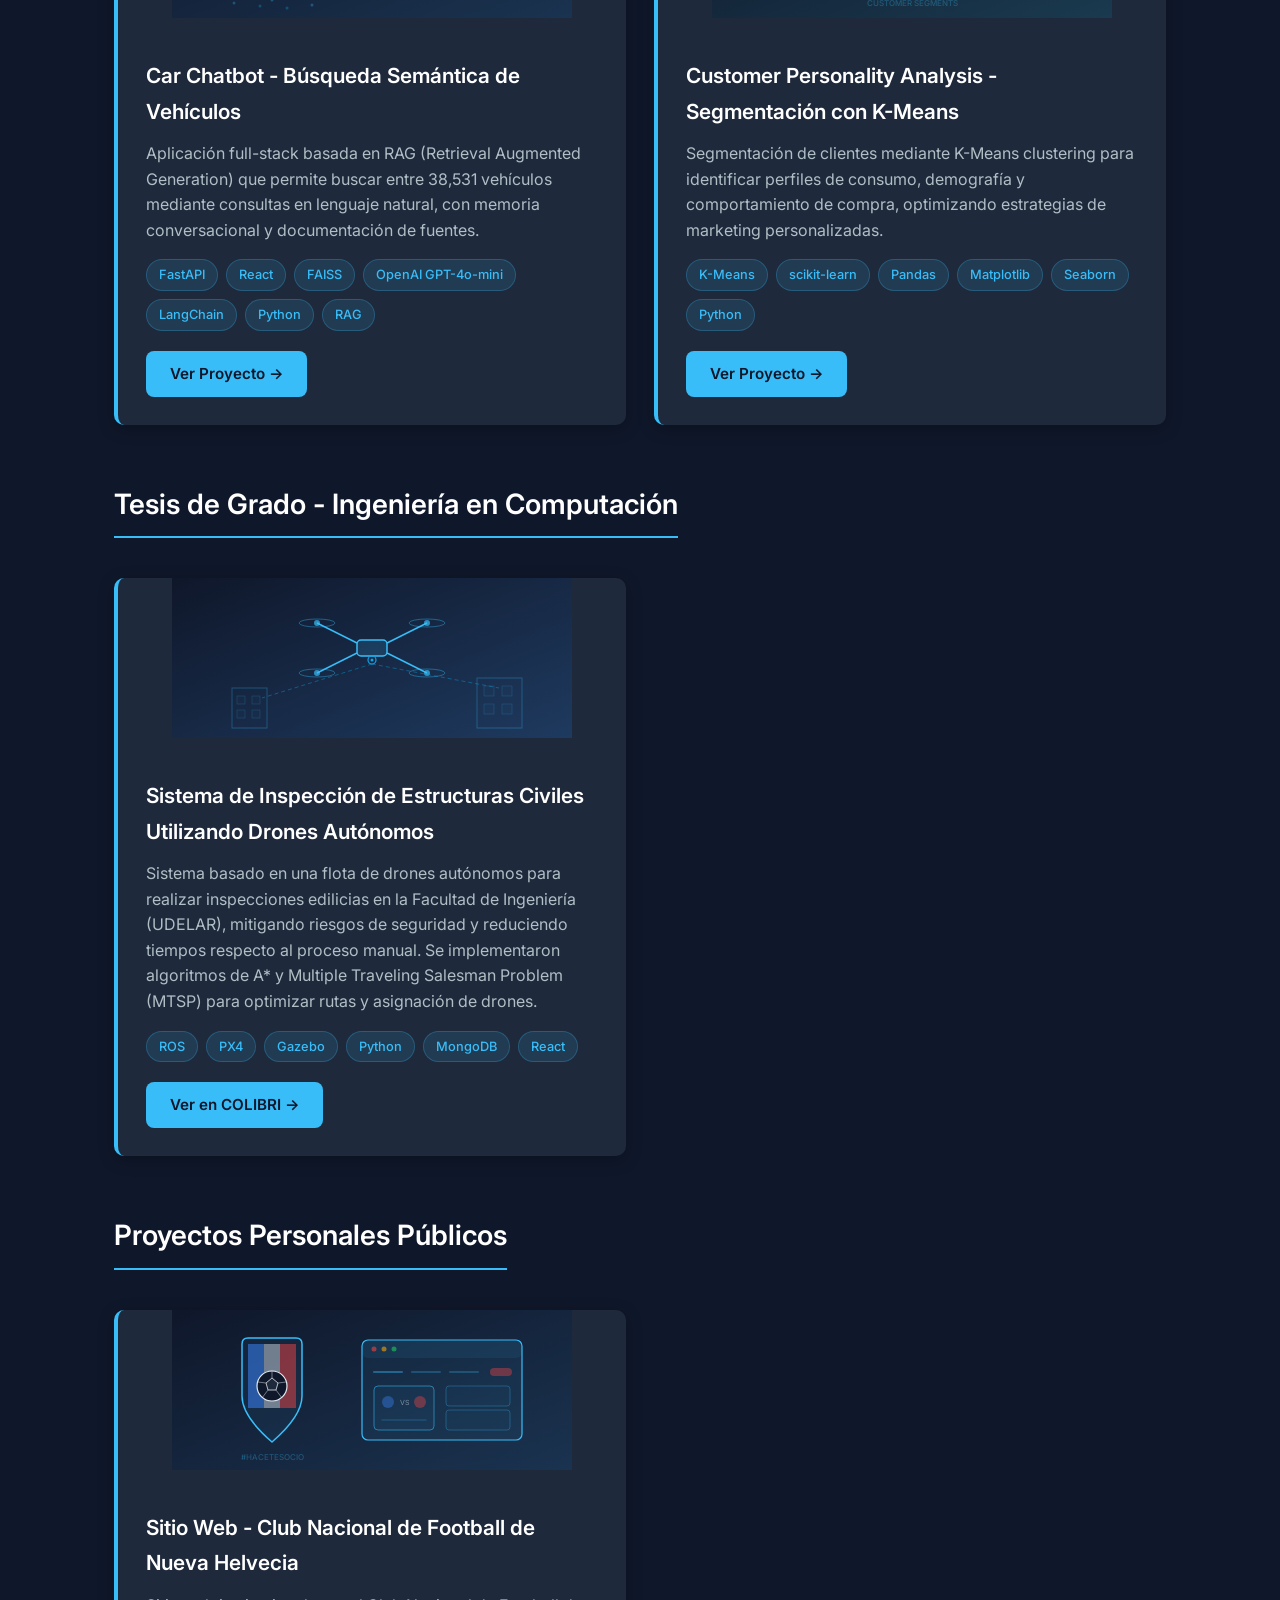
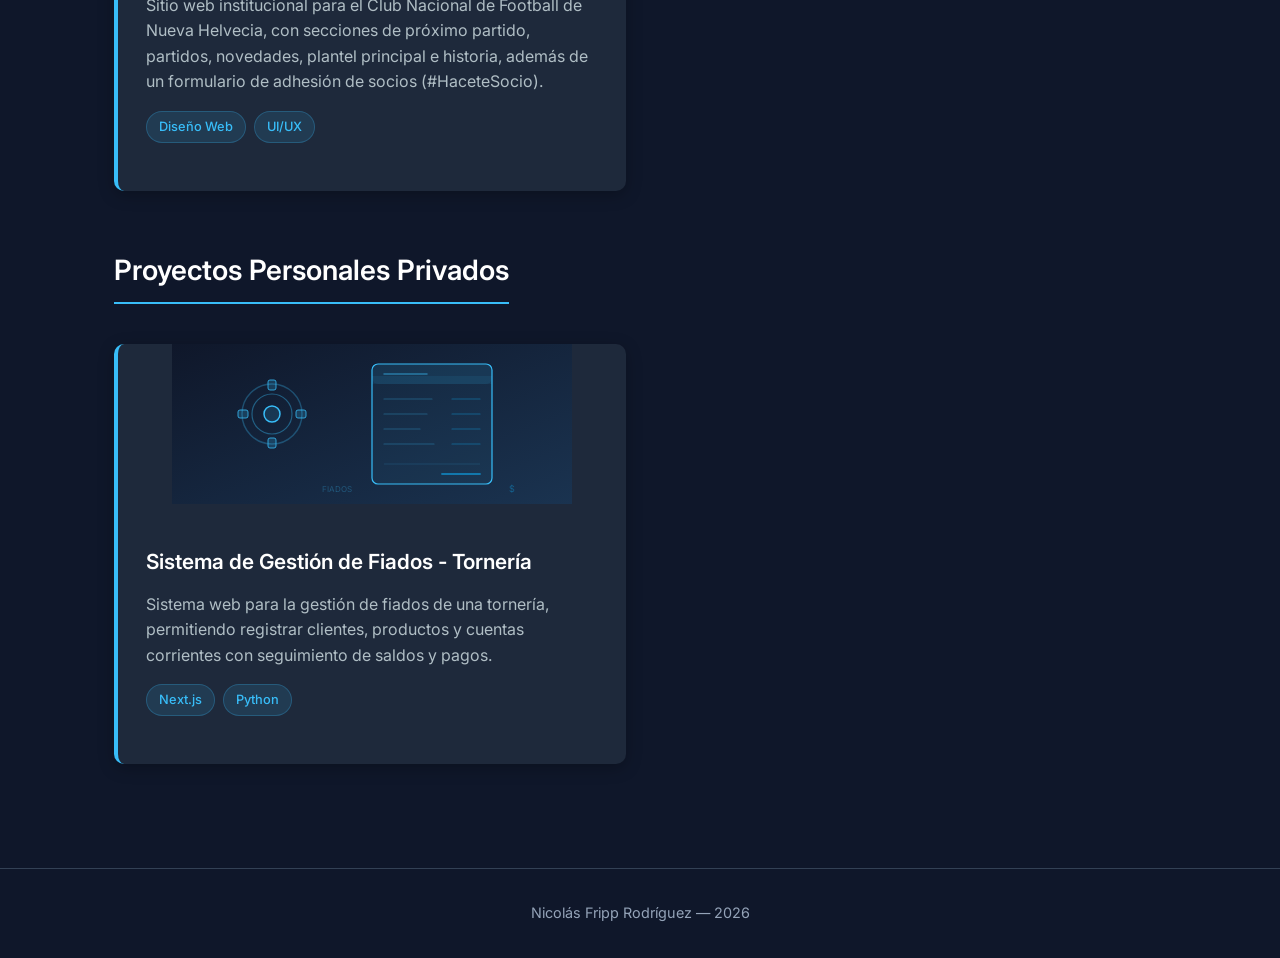
==== commit 139bc82b: "Add Proyectos Personales Públicos section with Club Nacional de Nueva Helvecia website project" ====
--- a/index.html
+++ b/index.html
@@ -382,6 +382,75 @@
       </div>
     </section>
 
+    <section id="personal-public" class="reveal">
+      <h2 data-i18n="public.title">Proyectos Personales Públicos</h2>
+      <div class="projects-grid">
+
+        <div class="project-card reveal" style="--card-index:0" role="link" tabindex="0">
+          <div class="project-card-image">
+            <svg viewBox="0 0 400 160" xmlns="http://www.w3.org/2000/svg">
+              <defs>
+                <linearGradient id="grad-nacional" x1="0%" y1="0%" x2="100%" y2="100%">
+                  <stop offset="0%" style="stop-color:#0f172a"/>
+                  <stop offset="100%" style="stop-color:#1a3350"/>
+                </linearGradient>
+              </defs>
+              <rect width="400" height="160" fill="url(#grad-nacional)"/>
+              <!-- Escudo tricolor -->
+              <g transform="translate(70, 28)">
+                <path d="M0 6 Q0 0 6 0 L54 0 Q60 0 60 6 L60 58 Q60 78 30 104 Q0 78 0 58 Z"
+                      fill="rgba(56,189,248,0.05)" stroke="#38bdf8" stroke-width="1.5"/>
+                <!-- Tricolor stripes -->
+                <rect x="6" y="6" width="16" height="64" fill="#3b82f6" opacity="0.55"/>
+                <rect x="22" y="6" width="16" height="64" fill="#e2e8f0" opacity="0.45"/>
+                <rect x="38" y="6" width="16" height="64" fill="#ef4444" opacity="0.5"/>
+                <!-- Football -->
+                <circle cx="30" cy="48" r="15" fill="#0f172a" stroke="#e2e8f0" stroke-width="1.2"/>
+                <polygon points="30,40 36,45 34,52 26,52 24,45" fill="#1e293b" stroke="#e2e8f0" stroke-width="0.8"/>
+                <line x1="30" y1="33" x2="30" y2="40" stroke="#e2e8f0" stroke-width="0.8" opacity="0.6"/>
+                <line x1="44" y1="44" x2="36" y2="45" stroke="#e2e8f0" stroke-width="0.8" opacity="0.6"/>
+                <line x1="40" y1="60" x2="34" y2="52" stroke="#e2e8f0" stroke-width="0.8" opacity="0.6"/>
+                <line x1="20" y1="60" x2="26" y2="52" stroke="#e2e8f0" stroke-width="0.8" opacity="0.6"/>
+                <line x1="16" y1="44" x2="24" y2="45" stroke="#e2e8f0" stroke-width="0.8" opacity="0.6"/>
+              </g>
+              <!-- Browser/site mock -->
+              <g transform="translate(190, 30)">
+                <rect x="0" y="0" width="160" height="100" rx="6" fill="rgba(56,189,248,0.05)" stroke="#38bdf8" stroke-width="1.2"/>
+                <rect x="0" y="0" width="160" height="18" rx="6" fill="rgba(56,189,248,0.08)"/>
+                <circle cx="12" cy="9" r="2.5" fill="#ef4444" opacity="0.6"/>
+                <circle cx="22" cy="9" r="2.5" fill="#f59e0b" opacity="0.6"/>
+                <circle cx="32" cy="9" r="2.5" fill="#22c55e" opacity="0.6"/>
+                <!-- Nav row -->
+                <line x1="12" y1="32" x2="40" y2="32" stroke="#38bdf8" stroke-width="2" stroke-linecap="round" opacity="0.4"/>
+                <line x1="50" y1="32" x2="78" y2="32" stroke="#38bdf8" stroke-width="2" stroke-linecap="round" opacity="0.25"/>
+                <line x1="88" y1="32" x2="116" y2="32" stroke="#38bdf8" stroke-width="2" stroke-linecap="round" opacity="0.25"/>
+                <rect x="128" y="28" width="22" height="8" rx="4" fill="rgba(239,68,68,0.4)"/>
+                <!-- Match card -->
+                <rect x="12" y="46" width="60" height="44" rx="4" fill="rgba(56,189,248,0.06)" stroke="#38bdf8" stroke-width="0.8" opacity="0.7"/>
+                <circle cx="26" cy="62" r="6" fill="rgba(59,130,246,0.4)"/>
+                <text x="42" y="65" font-family="Inter,sans-serif" font-size="7" fill="#e2e8f0" opacity="0.5" text-anchor="middle">VS</text>
+                <circle cx="58" cy="62" r="6" fill="rgba(239,68,68,0.4)"/>
+                <line x1="20" y1="80" x2="64" y2="80" stroke="#38bdf8" stroke-width="1.2" stroke-linecap="round" opacity="0.3"/>
+                <!-- News blocks -->
+                <rect x="84" y="46" width="64" height="20" rx="3" fill="rgba(56,189,248,0.05)" stroke="#38bdf8" stroke-width="0.6" opacity="0.5"/>
+                <rect x="84" y="70" width="64" height="20" rx="3" fill="rgba(56,189,248,0.05)" stroke="#38bdf8" stroke-width="0.6" opacity="0.5"/>
+              </g>
+              <text x="100" y="150" font-family="Inter,sans-serif" font-size="8" fill="#38bdf8" opacity="0.35" text-anchor="middle">#HACETESOCIO</text>
+            </svg>
+          </div>
+          <div class="project-card-content">
+            <h3 data-i18n="project.nacional.title">Sitio Web - Club Nacional de Football de Nueva Helvecia</h3>
+            <p data-i18n="project.nacional.desc">Sitio web institucional para el Club Nacional de Football de Nueva Helvecia, con secciones de próximo partido, partidos, novedades, plantel principal e historia, además de un formulario de adhesión de socios (#HaceteSocio).</p>
+            <div class="tags">
+              <span class="tag">Diseño Web</span>
+              <span class="tag">UI/UX</span>
+            </div>
+          </div>
+        </div>
+
+      </div>
+    </section>
+
     <section id="personal-projects" class="reveal">
       <h2 data-i18n="personal.title">Proyectos Personales Privados</h2>
       <div class="projects-grid">
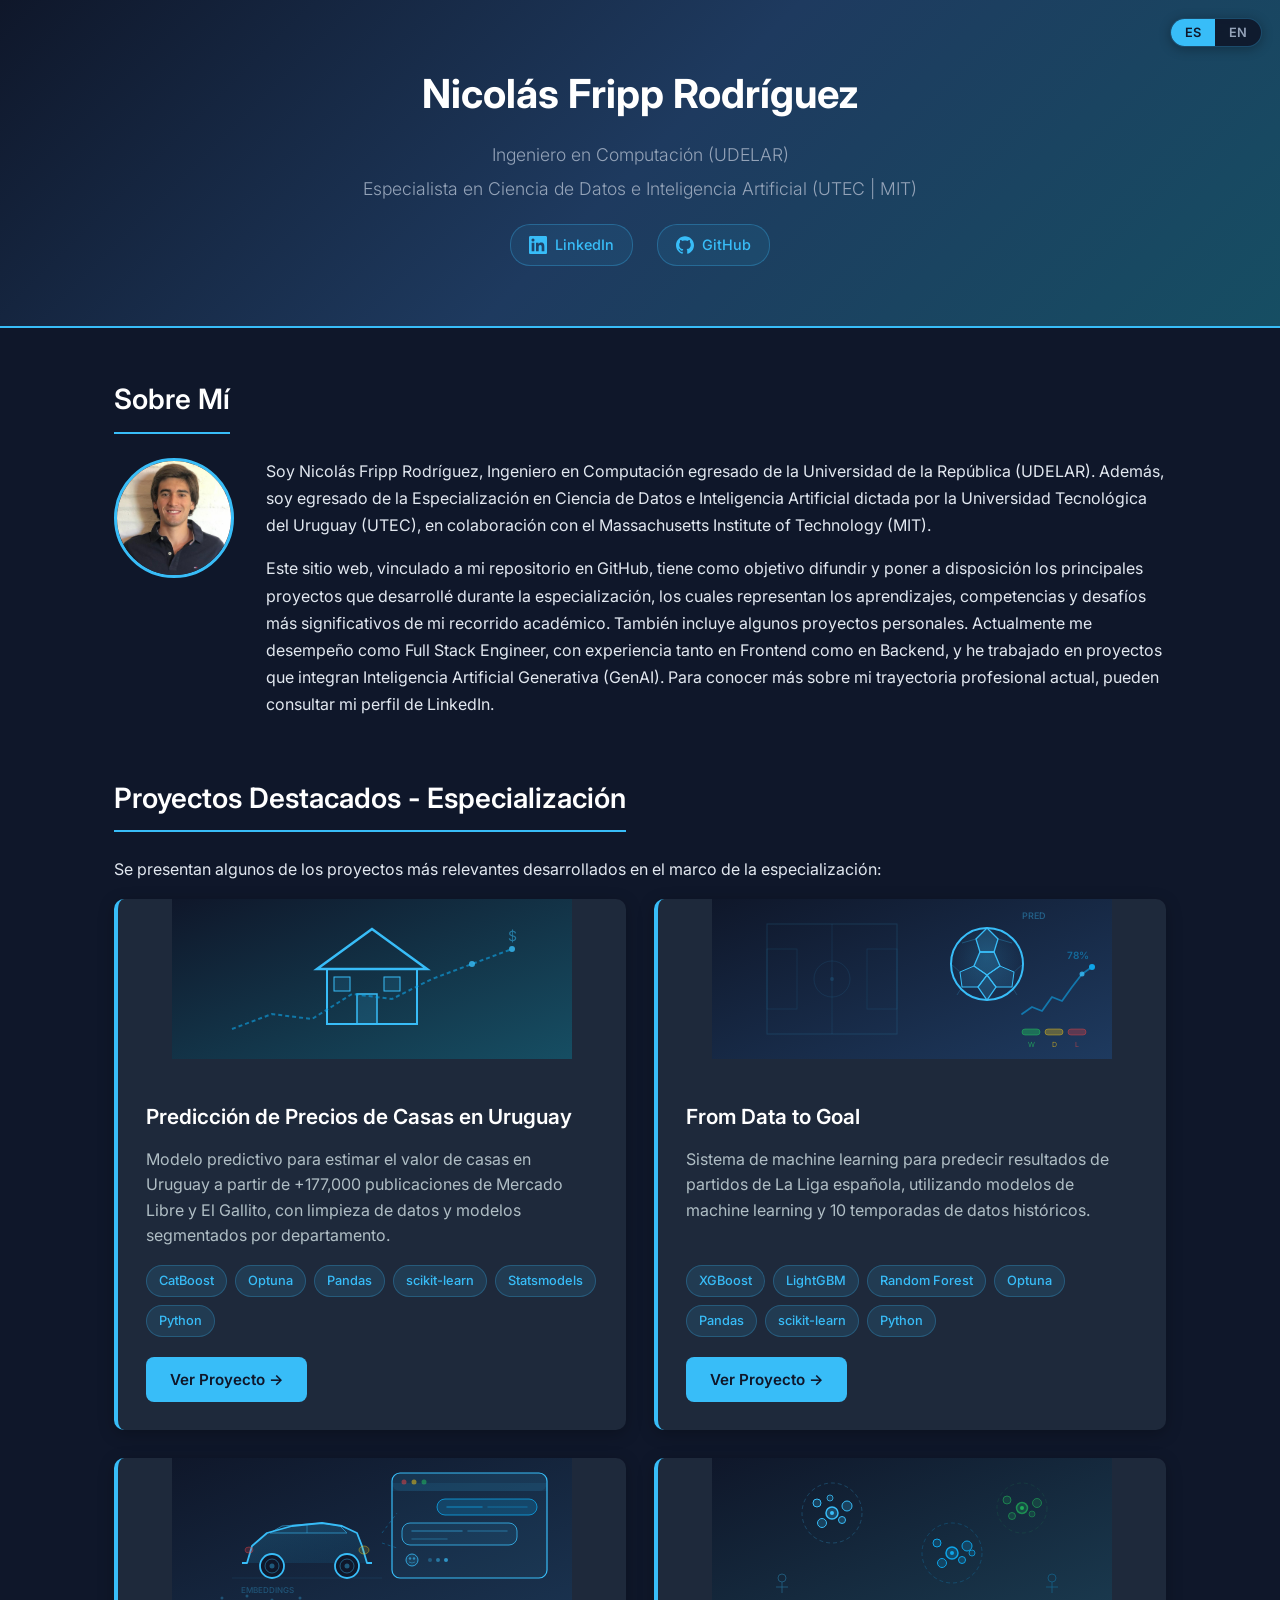
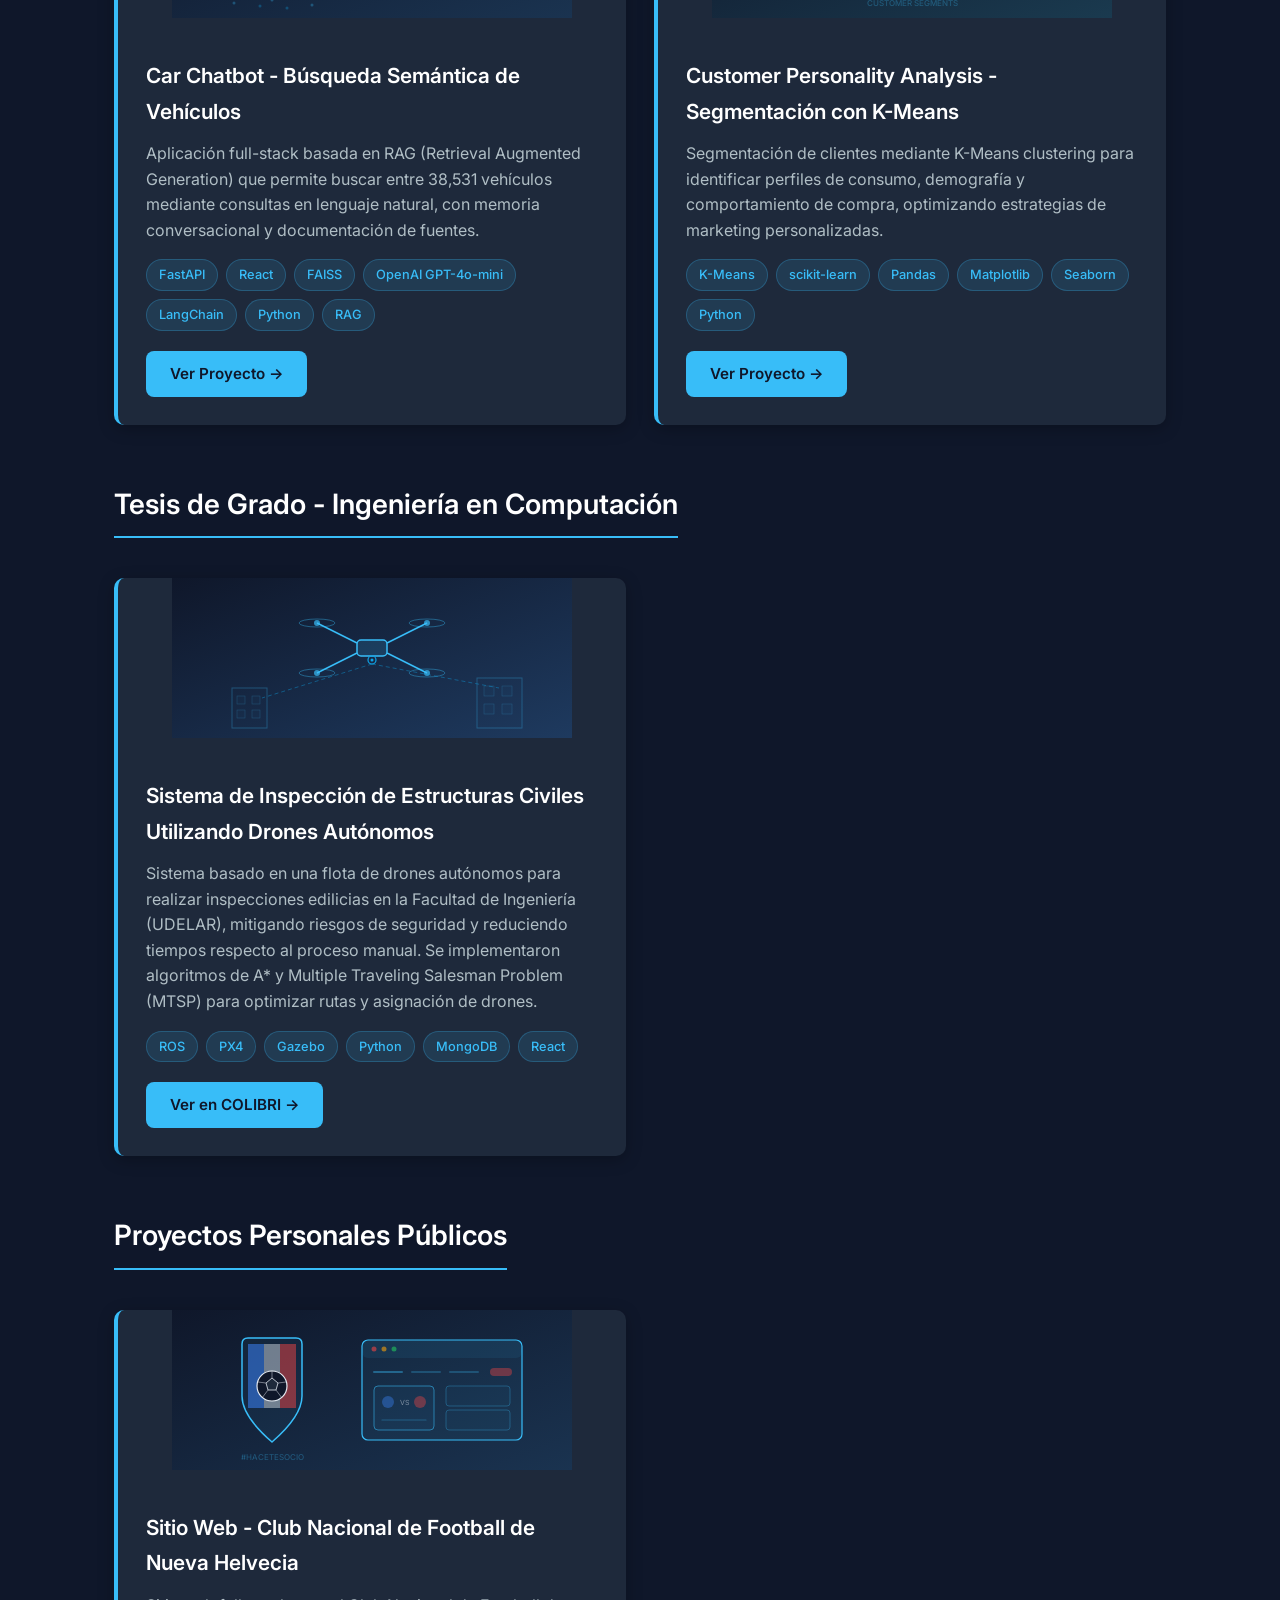
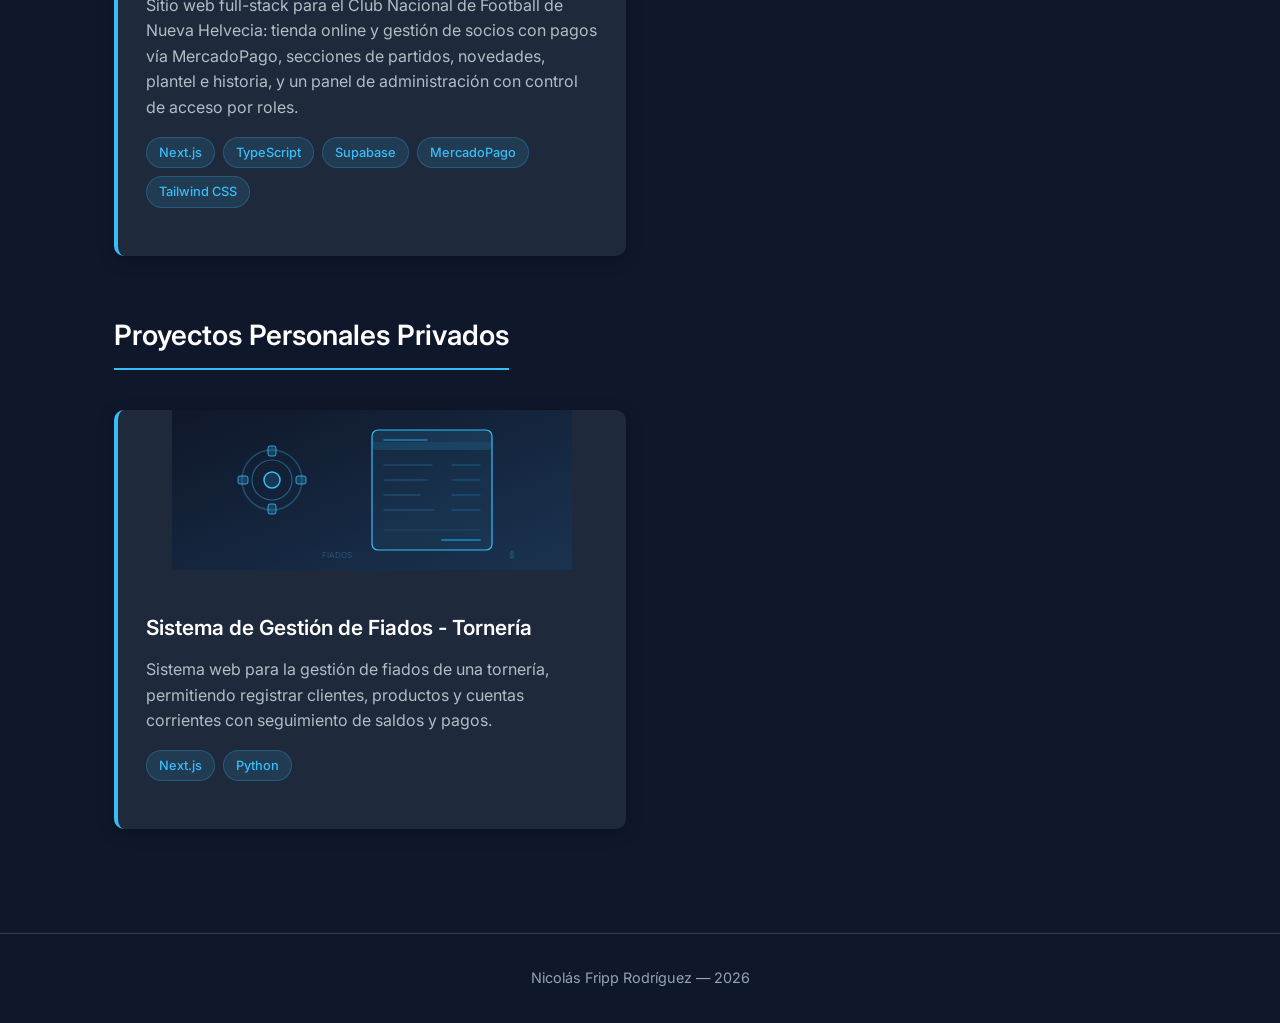
==== commit 32408a11: "Update Club Nacional project: full-stack site (Next.js, Supabase, MercadoPago) with real tech stack" ====
--- a/index.html
+++ b/index.html
@@ -440,10 +440,13 @@
           </div>
           <div class="project-card-content">
             <h3 data-i18n="project.nacional.title">Sitio Web - Club Nacional de Football de Nueva Helvecia</h3>
-            <p data-i18n="project.nacional.desc">Sitio web institucional para el Club Nacional de Football de Nueva Helvecia, con secciones de próximo partido, partidos, novedades, plantel principal e historia, además de un formulario de adhesión de socios (#HaceteSocio).</p>
-            <div class="tags">
-              <span class="tag">Diseño Web</span>
-              <span class="tag">UI/UX</span>
+            <p data-i18n="project.nacional.desc">Sitio web full-stack para el Club Nacional de Football de Nueva Helvecia: tienda online y gestión de socios con pagos vía MercadoPago, secciones de partidos, novedades, plantel e historia, y un panel de administración con control de acceso por roles.</p>
+            <div class="tags">
+              <span class="tag">Next.js</span>
+              <span class="tag">TypeScript</span>
+              <span class="tag">Supabase</span>
+              <span class="tag">MercadoPago</span>
+              <span class="tag">Tailwind CSS</span>
             </div>
           </div>
         </div>
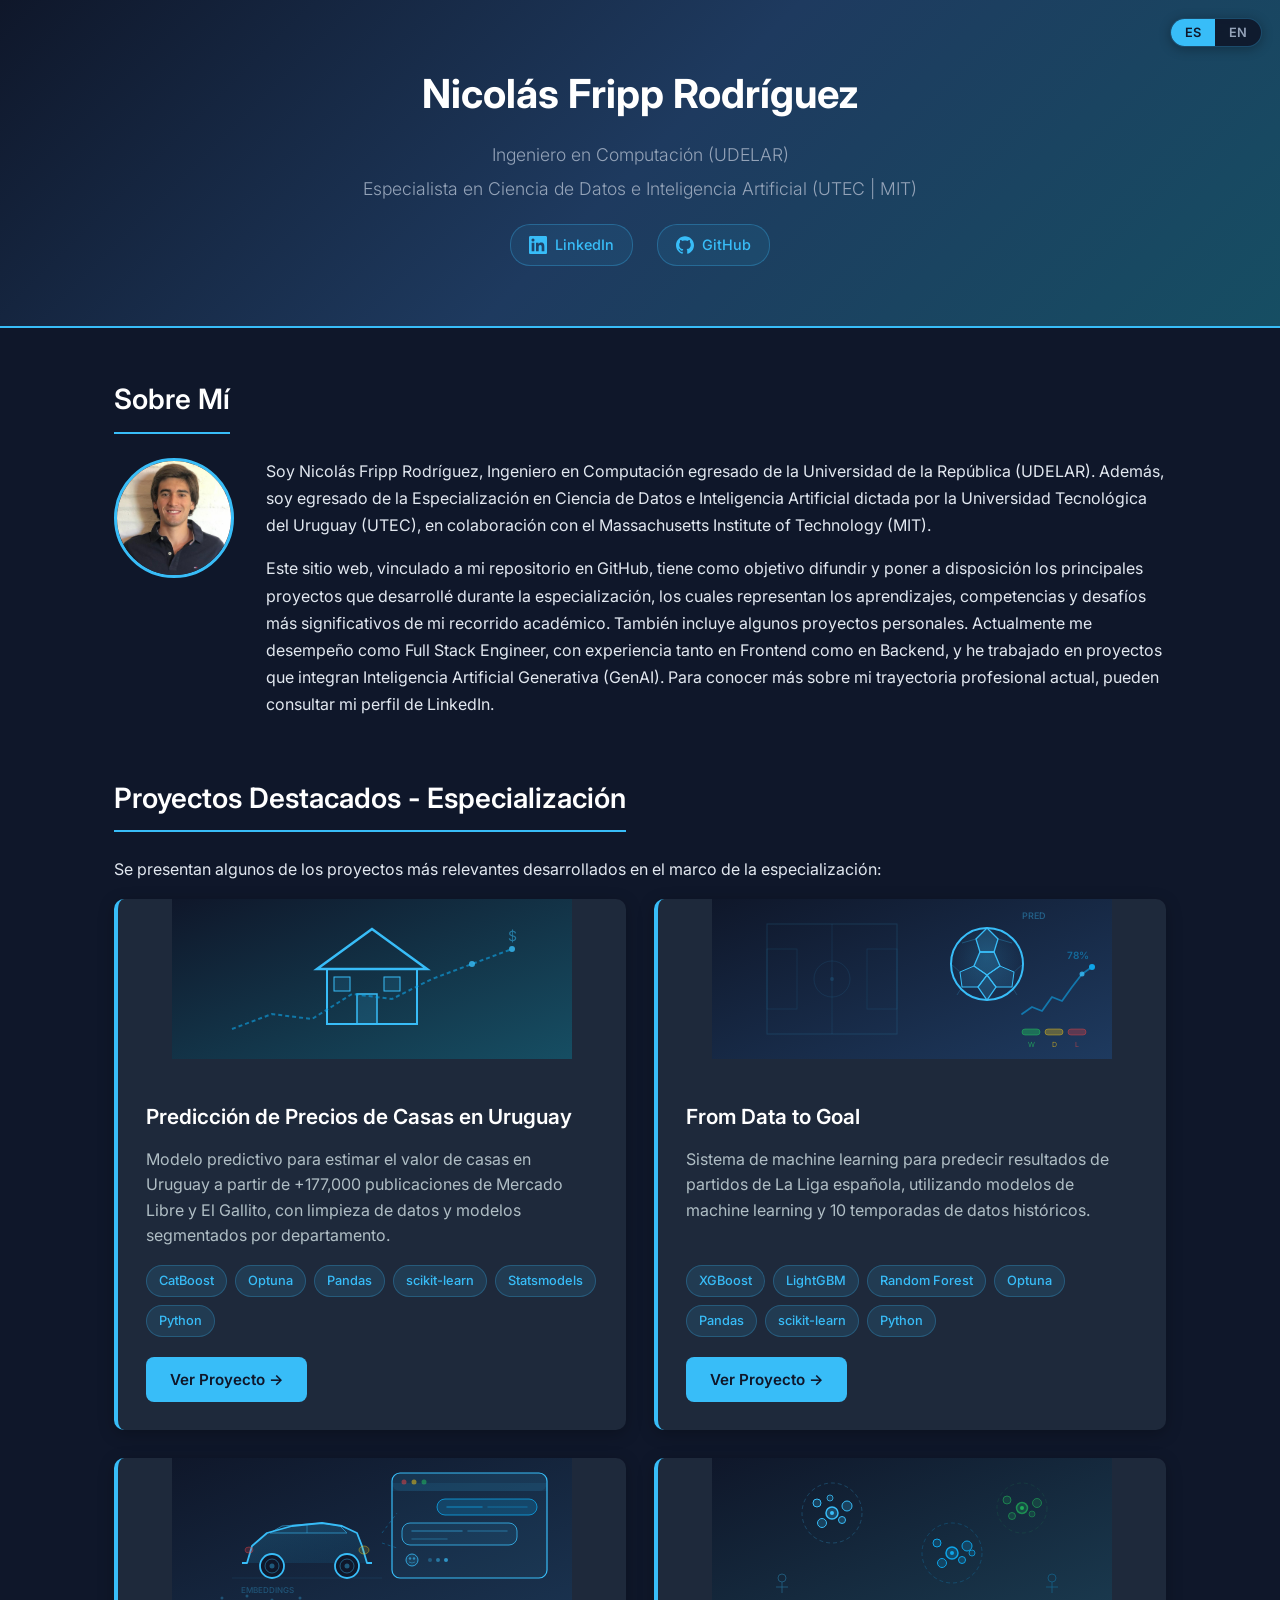
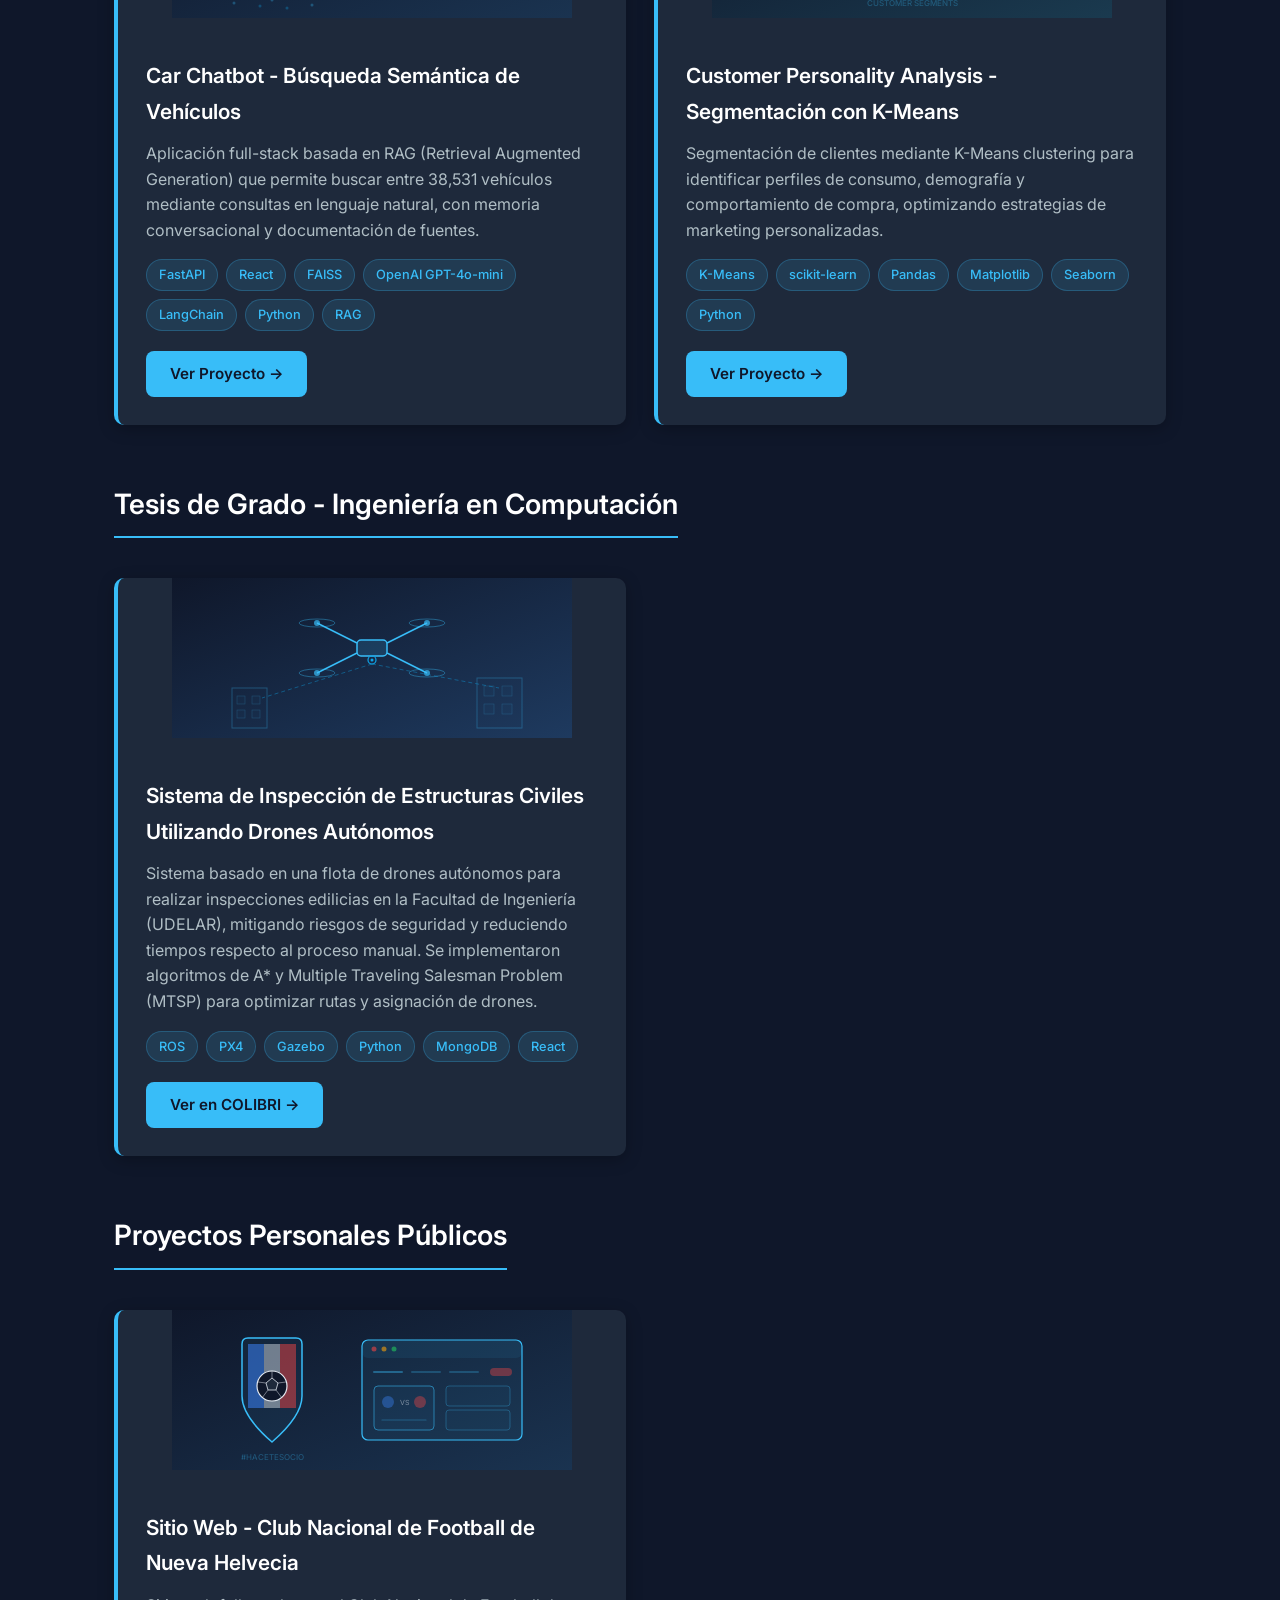
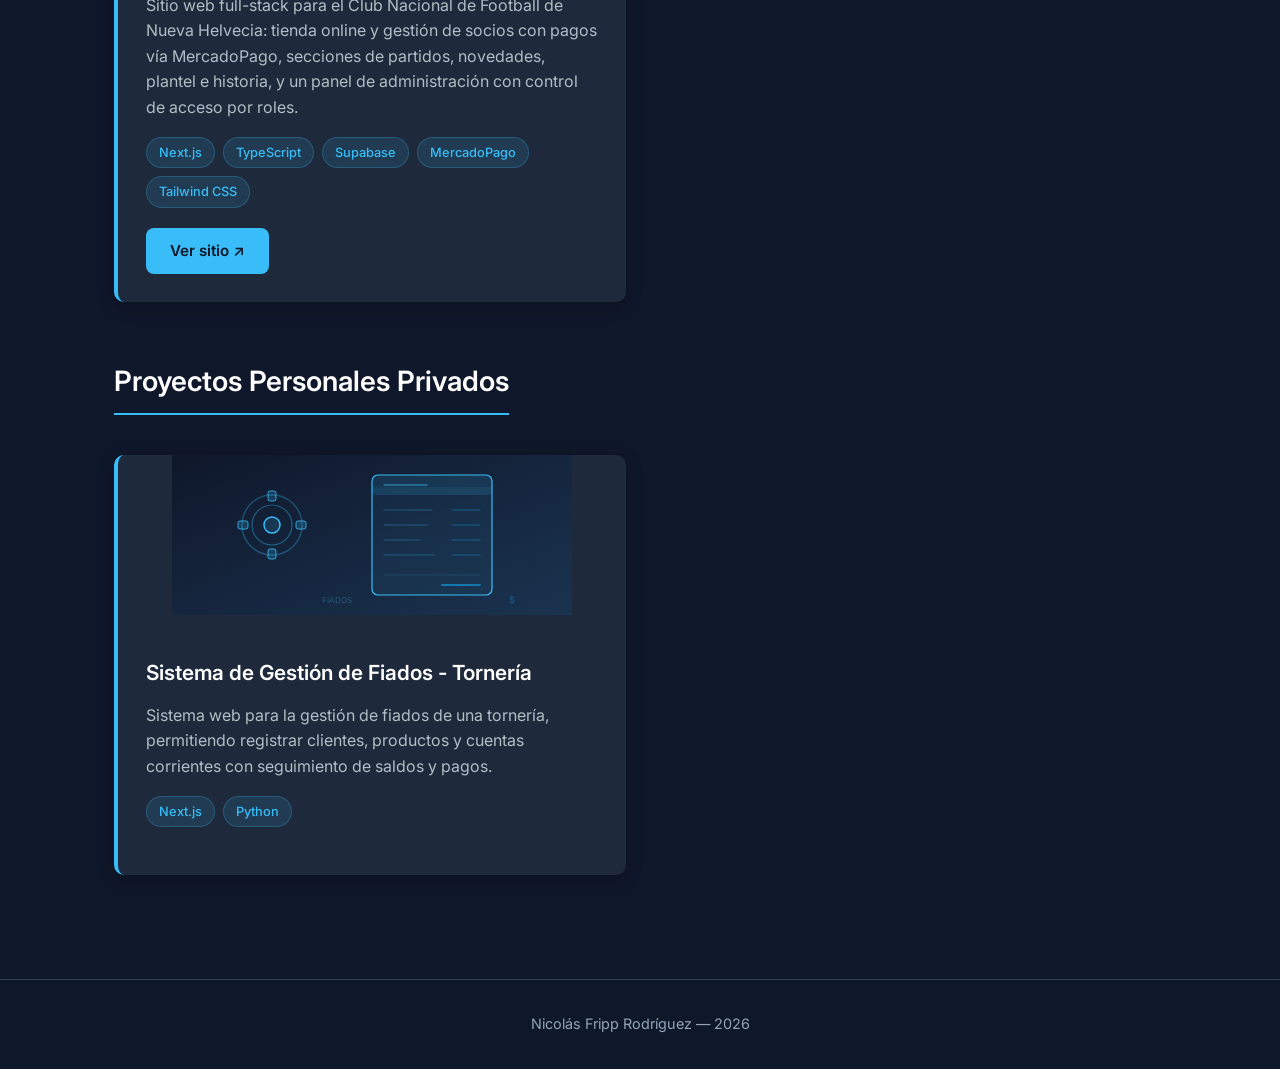
==== commit ea3a6288: "Add live site link (nacionalnh1910.com) to Club Nacional project card" ====
--- a/index.html
+++ b/index.html
@@ -386,7 +386,7 @@
       <h2 data-i18n="public.title">Proyectos Personales Públicos</h2>
       <div class="projects-grid">
 
-        <div class="project-card reveal" style="--card-index:0" role="link" tabindex="0">
+        <div class="project-card reveal" style="--card-index:0" onclick="window.open('https://nacionalnh1910.com','_blank')" role="link" tabindex="0">
           <div class="project-card-image">
             <svg viewBox="0 0 400 160" xmlns="http://www.w3.org/2000/svg">
               <defs>
@@ -448,6 +448,7 @@
               <span class="tag">MercadoPago</span>
               <span class="tag">Tailwind CSS</span>
             </div>
+            <a class="btn" href="https://nacionalnh1910.com" target="_blank" rel="noopener noreferrer" data-i18n="btn.sitio">Ver sitio ↗</a>
           </div>
         </div>
 
